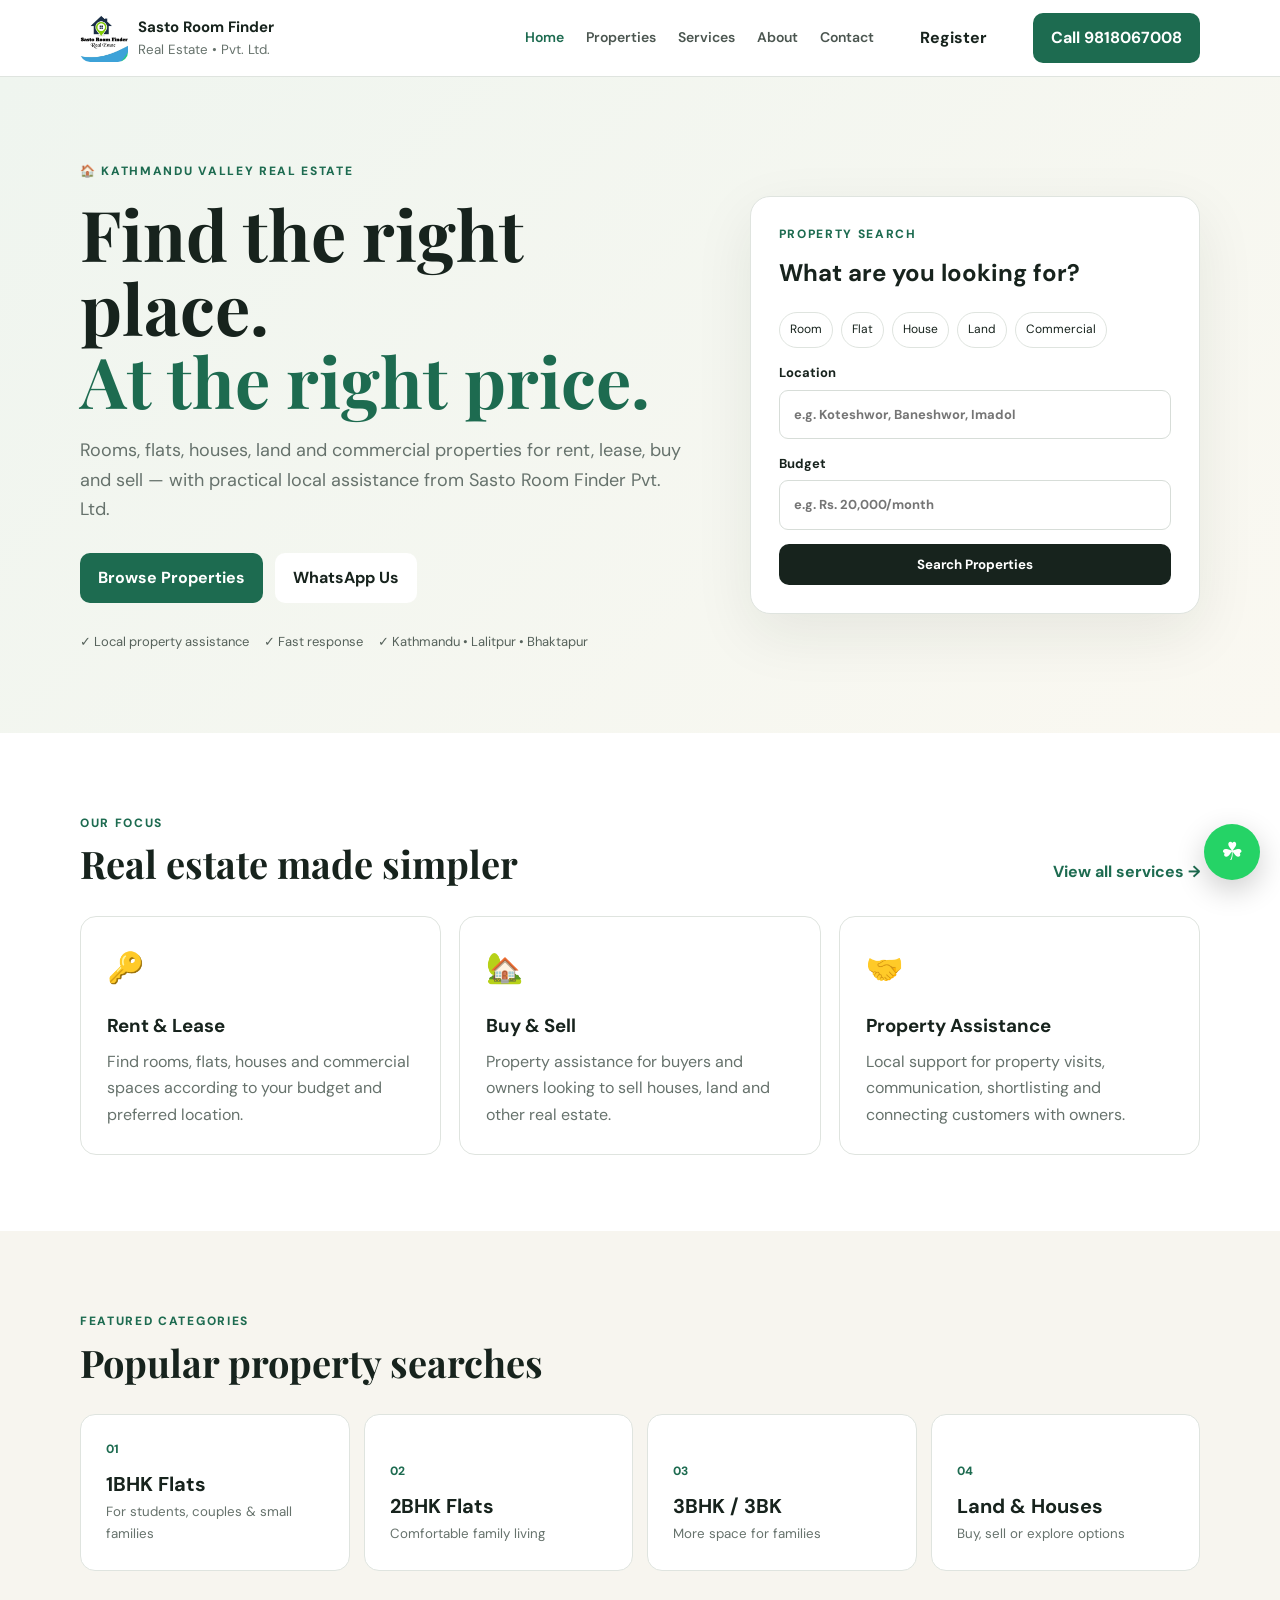
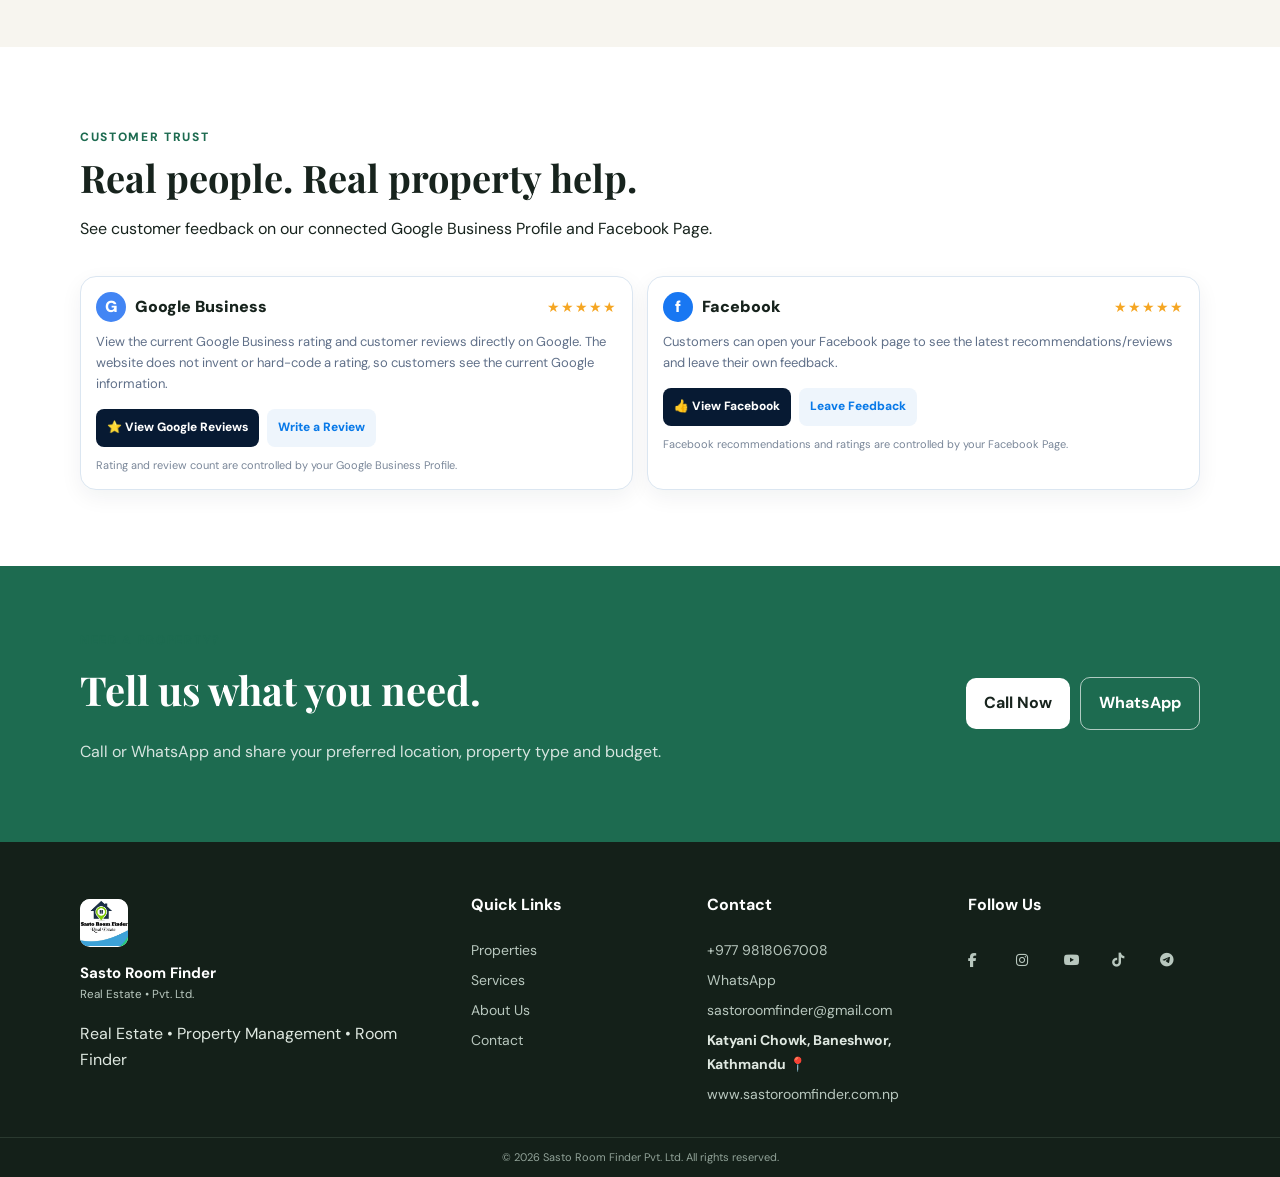
==== index.html @ e99ee8c4 "Make Write a Review open Google review form" ====
<!doctype html>
<html lang="en">
<head>
  <meta charset="utf-8">
  <meta name="robots" content="index,follow,max-image-preview:large,max-snippet:-1,max-video-preview:-1">
  <meta name="theme-color" content="#071a33">
  <meta name="viewport" content="width=device-width,initial-scale=1">
  <link rel="canonical" href="https://www.sastoroomfinder.com.np/">
  <title>Sasto Room Finder Pvt. Ltd. | Real Estate Agency Nepal</title>
  <meta name="description" content="Find rooms, flats, houses, land and commercial properties for rent, lease and sale in Kathmandu, Lalitpur and Bhaktapur with Sasto Room Finder.">
  <meta name="keywords" content="rooms for rent Kathmandu, flats for rent Kathmandu, houses for rent Kathmandu, property Nepal, room finder Kathmandu">
  <meta property="og:locale" content="en_NP">
<meta property="og:site_name" content="Sasto Room Finder">
<meta property="og:title" content="Sasto Room Finder Pvt. Ltd. | Real Estate Agency Nepal">
  <meta property="og:description" content="Find rooms, flats, houses, land and commercial properties for rent, lease and sale in Kathmandu, Lalitpur and Bhaktapur with Sasto Room Finder.">
  <meta property="og:type" content="website">
  <meta property="og:url" content="https://www.sastoroomfinder.com.np/">
  <meta property="og:image" content="https://www.sastoroomfinder.com.np/official-logo.jpg">
  <meta name="twitter:card" content="summary">
  <link rel="stylesheet" href="styles.css"><link rel="stylesheet" href="https://cdnjs.cloudflare.com/ajax/libs/font-awesome/6.5.2/css/all.min.css">
  <script type="application/ld+json">{"@context":"https://schema.org","@type":"RealEstateAgent","name":"Sasto Room Finder Pvt. Ltd.","url":"https://www.sastoroomfinder.com.np/","logo":"https://www.sastoroomfinder.com.np/official-logo.jpg","telephone":"+9779818067008","email":"sastoroomfinder@gmail.com","address":{"@type":"PostalAddress","streetAddress":"Katyani Chowk, Baneshwor","addressLocality":"Kathmandu","addressCountry":"NP"},"areaServed":["Kathmandu","Lalitpur","Bhaktapur","Kathmandu Valley"],"sameAs":["https://www.facebook.com/100064213865360","https://www.instagram.com/sasto_room_finder_official?stkn=MWVwaGZ1cXJmcnh5Zw==","https://t.me/sastoroomfinder","https://youtube.com/@sastoroomfinder?si=jG1Jx1vw2k0mih7f","https://www.tiktok.com/@sastoroomfinder"]}</script>
<script type="application/ld+json">{"@context":"https://schema.org","@type":"WebSite","name":"Sasto Room Finder","url":"https://www.sastoroomfinder.com.np/","potentialAction":{"@type":"SearchAction","target":"https://www.sastoroomfinder.com.np/properties.html?search={search_term_string}","query-input":"required name=search_term_string"}}</script>
<script type="application/ld+json">{"@context":"https://schema.org","@type":"BreadcrumbList","itemListElement":[{"@type":"ListItem","position":1,"name":"Sasto Room Finder","item":"https://www.sastoroomfinder.com.np/"},{"@type":"ListItem","position":2,"name":"Home","item":"https://www.sastoroomfinder.com.np/index.html"}]}</script>
<style>
.srf-socials{display:flex;align-items:center;flex-wrap:wrap;gap:10px;margin-top:14px}
.srf-social{display:inline-flex;align-items:center;justify-content:center;width:38px;height:38px;border:0;border-radius:50%;background:transparent;color:#071a33;text-decoration:none;font-size:21px;line-height:1;transition:transform .2s,opacity .2s}
.srf-social:hover{transform:translateY(-2px);opacity:.82}
.srf-social .srf-icon{display:inline-flex;align-items:center;justify-content:center;width:auto;height:auto;border-radius:0;background:transparent!important;color:inherit!important;font-size:inherit;font-weight:400}
.srf-fb{color:#1877f2}.srf-ig{color:#E4405F}.srf-yt{color:#FF0000}.srf-tt{color:#111}.srf-tg{color:#229ED9}
.srf-reviews{margin-top:18px;display:grid;grid-template-columns:repeat(2,minmax(0,1fr));gap:14px}
.srf-review-card{background:#fff;border:1px solid #dbe6f1;border-radius:16px;padding:15px;box-shadow:0 7px 22px rgba(7,26,51,.06)}
.srf-review-head{display:flex;align-items:center;justify-content:space-between;gap:10px}.srf-review-brand{display:flex;align-items:center;gap:9px;font-weight:900}.srf-review-brand .srf-icon{width:25px;height:25px}
.srf-stars{letter-spacing:1px;color:#f5a623;font-size:14px}
.srf-review-card p{color:#607089;line-height:1.6;margin:10px 0 14px;font-size:13px}
.srf-review-actions{display:flex;flex-wrap:wrap;gap:8px}.srf-review-actions a{display:inline-flex;align-items:center;gap:6px;padding:9px 11px;border-radius:8px;background:#071a33;color:#fff;text-decoration:none;font-weight:800;font-size:12px}.srf-review-actions a.light{background:#eef5fc;color:#0879e8}
.srf-review-note{font-size:11px;color:#7a8799;margin-top:9px}
@media(max-width:700px){.srf-reviews{grid-template-columns:1fr}.srf-social{width:36px;height:36px;font-size:20px}}.srf-social{font-size:12px}}
</style></head>
<body>
<header class="topbar">
  <div class="container nav">
    <a class="brand" href="index.html"><img class="official-logo" src="official-logo.jpg" alt="Sasto Room Finder Real Estate"><span><b>Sasto Room Finder</b><small>Real Estate • Pvt. Ltd.</small></span></a>
    <a class="owner-register-icon" href="owner-register.html" aria-label="House Owner Registration" title="Register as House Owner">👤+</a><button class="menu" aria-label="Open menu">☰</button>
    <nav>
      <a class="active" href="index.html">Home</a>
      <a href="properties.html">Properties</a>
      <a href="services.html">Services</a>
      <a href="about.html">About</a>
      <a href="contact.html">Contact</a>
    </nav>
    <a class="btn btn-light nav-register" href="owner-register.html">Register</a>
    <a class="btn btn-primary nav-call" href="tel:+9779818067008">Call 9818067008</a>
  </div>
</header>

<main>
<section class="hero">
  <div class="container hero-grid">
    <div>
      <span class="eyebrow">🏠 Kathmandu Valley Real Estate</span>
      <h1>Find the right place.<br><em>At the right price.</em></h1>
      <p class="lead">Rooms, flats, houses, land and commercial properties for rent, lease, buy and sell — with practical local assistance from Sasto Room Finder Pvt. Ltd.</p>
      <div class="hero-actions">
        <a class="btn btn-primary" href="properties.html">Browse Properties</a>
        <a class="btn btn-light" href="https://wa.me/9779818067008" target="_blank" rel="noopener">WhatsApp Us</a>
      </div>
      <div class="trust-row"><span>✓ Local property assistance</span><span>✓ Fast response</span><span>✓ Kathmandu • Lalitpur • Bhaktapur</span></div>
    </div>
    <div class="search-card">
      <div class="mini-label">PROPERTY SEARCH</div>
      <h2>What are you looking for?</h2>
      <div class="chips">
        <a href="properties.html?type=room">Room</a><a href="properties.html?type=flat">Flat</a>
        <a href="properties.html?type=house">House</a><a href="properties.html?type=land">Land</a>
        <a href="properties.html?type=commercial">Commercial</a>
      </div>
      <label>Location<input id="homeLocation" placeholder="e.g. Koteshwor, Baneshwor, Imadol"></label>
      <label>Budget<input id="homeBudget" placeholder="e.g. Rs. 20,000/month"></label>
      <button class="btn btn-dark full" onclick="searchFromHome()">Search Properties</button>
    </div>
  </div>
</section>

<section class="section">
  <div class="container">
    <div class="section-head"><div><span class="eyebrow">Our focus</span><h2>Real estate made simpler</h2></div><a href="services.html" class="text-link">View all services →</a></div>
    <div class="cards">
      <article class="card"><div class="icon">🔑</div><h3>Rent & Lease</h3><p>Find rooms, flats, houses and commercial spaces according to your budget and preferred location.</p></article>
      <article class="card"><div class="icon">🏡</div><h3>Buy & Sell</h3><p>Property assistance for buyers and owners looking to sell houses, land and other real estate.</p></article>
      <article class="card"><div class="icon">🤝</div><h3>Property Assistance</h3><p>Local support for property visits, communication, shortlisting and connecting customers with owners.</p></article>
    </div>
  </div>
</section>

<section class="section alt">
  <div class="container">
    <div class="section-head"><div><span class="eyebrow">Featured categories</span><h2>Popular property searches</h2></div></div>
    <div class="property-grid">
      <a class="property-tile" href="properties.html?type=1bhk"><span>01</span><b>1BHK Flats</b><small>For students, couples & small families</small></a>
      <a class="property-tile" href="properties.html?type=2bhk"><span>02</span><b>2BHK Flats</b><small>Comfortable family living</small></a>
      <a class="property-tile" href="properties.html?type=3bhk"><span>03</span><b>3BHK / 3BK</b><small>More space for families</small></a>
      <a class="property-tile" href="properties.html?type=land"><span>04</span><b>Land & Houses</b><small>Buy, sell or explore options</small></a>
    </div>
  </div>
</section>

<section class="section">
  <div class="container rating">
    <div><span class="eyebrow">Customer trust</span><h2>Real people. Real property help.</h2><p>See customer feedback on our connected Google Business Profile and Facebook Page.</p></div>
  </div>
  <div class="container"><div class="srf-reviews">
<div class="srf-review-card">
<div class="srf-review-head"><div class="srf-review-brand"><span class="srf-icon" style="background:#4285f4;width:30px;height:30px;border-radius:50%;display:grid;place-items:center;color:#fff;font-weight:900">G</span>Google Business</div><div class="srf-stars" aria-label="Google reviews">★★★★★</div></div>
<p>View the current Google Business rating and customer reviews directly on Google. The website does not invent or hard-code a rating, so customers see the current Google information.</p>
<div class="srf-review-actions"><a href="https://www.google.com/maps/search/?api=1&query=Sasto+Room+Finder+Pvt.+Ltd.%2C+Katyani+Chowk%2C+Baneshwor%2C+Kathmandu" target="_blank" rel="noopener">⭐ View Google Reviews</a><a class="light" href="https://search.google.com/local/writereview?placeid=ChIJ20GWavEZ6zkRIL3tgbmUooM" target="_blank" rel="noopener">Write a Review</a></div>
<div class="srf-review-note">Rating and review count are controlled by your Google Business Profile.</div>
</div>
<div class="srf-review-card">
<div class="srf-review-head"><div class="srf-review-brand"><span class="srf-icon" style="background:#1877f2;width:30px;height:30px;border-radius:50%;display:grid;place-items:center;color:#fff;font-weight:900">f</span>Facebook</div><div class="srf-stars" aria-label="Facebook recommendations">★★★★★</div></div>
<p>Customers can open your Facebook page to see the latest recommendations/reviews and leave their own feedback.</p>
<div class="srf-review-actions"><a href="https://www.facebook.com/100064213865360" target="_blank" rel="noopener">👍 View Facebook</a><a class="light" href="https://www.facebook.com/100064213865360" target="_blank" rel="noopener">Leave Feedback</a></div>
<div class="srf-review-note">Facebook recommendations and ratings are controlled by your Facebook Page.</div>
</div>
</div></div>
</section>

<section class="cta"><div class="container cta-inner"><div><span class="eyebrow">Need a property?</span><h2>Tell us what you need.</h2><p>Call or WhatsApp and share your preferred location, property type and budget.</p></div><div><a class="btn btn-light" href="tel:+9779818067008">Call Now</a><a class="btn btn-outline-light" href="https://wa.me/9779818067008" target="_blank">WhatsApp</a></div></div></section>
</main>

<footer><div class="container footer-grid"><div><a class="brand light-brand" href="index.html"><img class="official-logo" src="official-logo.jpg" alt="Sasto Room Finder Real Estate"><span><b>Sasto Room Finder</b><small>Real Estate • Pvt. Ltd.</small></span></a><p>Real Estate • Property Management • Room Finder</p></div><div><h4>Quick Links</h4><a href="properties.html">Properties</a><a href="services.html">Services</a><a href="about.html">About Us</a><a href="contact.html">Contact</a></div><div><h4>Contact</h4><a href="tel:+9779818067008">+977 9818067008</a><a href="https://wa.me/9779818067008" target="_blank">WhatsApp</a><a href="mailto:sastoroomfinder@gmail.com">sastoroomfinder@gmail.com</a><a href="https://www.google.com/maps/search/?api=1&query=Sasto+Room+Finder+Pvt.+Ltd.%2C+Katyani+Chowk%2C+Baneshwor%2C+Kathmandu" target="_blank" rel="noopener">Katyani Chowk, Baneshwor, Kathmandu 📍</a><a href="https://www.sastoroomfinder.com.np" target="_blank">www.sastoroomfinder.com.np</a></div><div><h4>Follow Us</h4><div class="srf-socials" aria-label="Sasto Room Finder social media">
<a class="srf-social srf-fb" href="https://www.facebook.com/100064213865360" target="_blank" rel="noopener" aria-label="Facebook" title="Facebook"><span class="srf-icon"><i class="fa-brands fa-facebook-f" aria-hidden="true"></i></span></a>
<a class="srf-social srf-ig" href="https://www.instagram.com/sasto_room_finder_official?stkn=MWVwaGZ1cXJmcnh5Zw==" target="_blank" rel="noopener" aria-label="Instagram" title="Instagram"><span class="srf-icon"><i class="fa-brands fa-instagram" aria-hidden="true"></i></span></a>
<a class="srf-social srf-yt" href="https://youtube.com/@sastoroomfinder?si=jG1Jx1vw2k0mih7f" target="_blank" rel="noopener" aria-label="YouTube" title="YouTube"><span class="srf-icon"><i class="fa-brands fa-youtube" aria-hidden="true"></i></span></a>
<a class="srf-social srf-tt" href="https://www.tiktok.com/@sastoroomfinder" target="_blank" rel="noopener" aria-label="TikTok" title="TikTok"><span class="srf-icon"><i class="fa-brands fa-tiktok" aria-hidden="true"></i></span></a>
<a class="srf-social srf-tg" href="https://t.me/sastoroomfinder" target="_blank" rel="noopener" aria-label="Telegram" title="Telegram"><span class="srf-icon"><i class="fa-brands fa-telegram" aria-hidden="true"></i></span></a>
</div></div></div><div class="copyright">© 2026 Sasto Room Finder Pvt. Ltd. All rights reserved.</div></footer>
<a class="floating-wa" href="https://wa.me/9779818067008" target="_blank" aria-label="WhatsApp">☘</a>
<script src="script.js?v=20260924"></script>
</body></html>
---- styles.css ----
@import url('https://fonts.googleapis.com/css2?family=DM+Sans:wght@400;500;600;700&family=Playfair+Display:wght@600;700&display=swap');
:root{--ink:#17231d;--muted:#66726c;--brand:#1d6b50;--brand2:#124a38;--cream:#f7f5ef;--line:#dfe4df;--white:#fff}*{box-sizing:border-box}body{margin:0;color:var(--ink);font-family:'DM Sans',sans-serif;background:#fff;line-height:1.65}a{color:inherit;text-decoration:none}.container{width:min(1120px,92%);margin:auto}.topbar{position:sticky;top:0;z-index:10;background:rgba(255,255,255,.96);backdrop-filter:blur(12px);border-bottom:1px solid var(--line)}.nav{height:76px;display:flex;align-items:center;gap:28px}.brand{display:flex;align-items:center;gap:10px;min-width:220px}.brand-mark{display:grid;place-items:center;width:44px;height:44px;border-radius:12px;background:var(--brand);color:#fff;font-weight:800;font-size:12px}.brand-logo{width:52px;height:52px;object-fit:contain;border-radius:12px;background:#fff;border:1px solid var(--line)}.brand b{display:block;font-size:15px}.brand small{display:block;color:var(--muted)}nav{display:flex;gap:22px;margin-left:auto}nav a{font-weight:600;font-size:14px;color:#4b5650}nav a:hover,nav a.active{color:var(--brand)}.btn{display:inline-flex;align-items:center;justify-content:center;border:0;border-radius:10px;padding:12px 18px;font-weight:700;cursor:pointer;font-family:inherit}.btn-primary{background:var(--brand);color:#fff}.btn-dark{background:var(--ink);color:#fff}.btn-light{background:#fff;color:var(--ink)}.btn-outline-light{border:1px solid rgba(255,255,255,.65);color:#fff;margin-left:10px}.full{width:100%}.menu{display:none;background:none;border:0;font-size:24px}.hero{background:linear-gradient(135deg,#eff5ef,#faf8f1);padding:80px 0}.hero-grid{display:grid;grid-template-columns:1.15fr .85fr;gap:60px;align-items:center}.eyebrow,.mini-label{font-size:12px;text-transform:uppercase;letter-spacing:.14em;color:var(--brand);font-weight:800}.hero h1,.page-hero h1{font-family:'Playfair Display',serif;font-size:clamp(42px,6vw,70px);line-height:1.05;margin:14px 0}.hero h1 em{color:var(--brand);font-style:normal}.lead{font-size:18px;color:var(--muted);max-width:650px}.hero-actions{display:flex;gap:12px;margin:28px 0}.trust-row{display:flex;flex-wrap:wrap;gap:15px;color:#56625b;font-size:13px}.search-card{background:#fff;padding:28px;border:1px solid var(--line);border-radius:20px;box-shadow:0 20px 60px rgba(23,35,29,.08)}.search-card h2{margin:8px 0 20px}.search-card label,.contact-form label{display:block;font-size:13px;font-weight:700;margin:14px 0}.search-card input,.filters input,.filters select,.contact-form input,.contact-form select,.contact-form textarea{width:100%;margin-top:6px;padding:13px 14px;border:1px solid #d7ddd8;border-radius:9px;font:inherit;background:#fff}.chips{display:flex;gap:8px;flex-wrap:wrap;margin-bottom:14px}.chips a{padding:7px 10px;border:1px solid var(--line);border-radius:20px;font-size:12px}.section{padding:76px 0}.alt{background:var(--cream)}.section-head{display:flex;justify-content:space-between;align-items:end;margin-bottom:30px}.section h2{font-family:'Playfair Display',serif;font-size:38px;line-height:1.15;margin:7px 0 0}.text-link{color:var(--brand);font-weight:700}.cards{display:grid;grid-template-columns:repeat(3,1fr);gap:18px}.card{border:1px solid var(--line);padding:26px;border-radius:16px;background:#fff}.icon,.big-icon{font-size:30px}.card h3{margin-bottom:7px}.card p{color:var(--muted);margin:0}.property-grid{display:grid;grid-template-columns:repeat(4,1fr);gap:14px}.property-tile{background:#fff;border:1px solid var(--line);padding:25px;border-radius:15px;min-height:150px;display:flex;flex-direction:column;justify-content:end}.property-tile span{color:var(--brand);font-size:12px;font-weight:800}.property-tile b{font-size:20px;margin-top:8px}.property-tile small{color:var(--muted)}.rating{display:grid;grid-template-columns:1fr 360px;gap:50px;align-items:center}.rating-box{text-align:center;border:1px solid var(--line);border-radius:18px;padding:28px}.rating-box strong{font-size:54px;display:block}.stars{letter-spacing:5px;font-size:22px}.rating-box span,.rating-box small{display:block;color:var(--muted)}.rating-box small{font-size:11px;margin-top:10px}.cta{background:var(--brand);color:#fff;padding:60px 0}.cta h2{font-family:'Playfair Display',serif;font-size:40px;margin:5px 0}.cta p{opacity:.82}.cta-inner{display:flex;align-items:center;justify-content:space-between;gap:30px}.page-hero{background:var(--cream);padding:75px 0}.page-hero h1{font-size:54px}.page-hero p{max-width:700px;color:var(--muted);font-size:17px}.filters{display:grid;grid-template-columns:1fr 200px 130px;gap:10px;margin-bottom:28px}.listing-grid{display:grid;grid-template-columns:repeat(3,1fr);gap:18px}.listing{border:1px solid var(--line);border-radius:16px;overflow:hidden;background:#fff}.listing-photo{height:180px;background:linear-gradient(135deg,#dbe9df,#f0e7d7);display:grid;place-items:center;font-size:44px}.listing-body{padding:18px}.listing-body h3{margin:0 0 5px}.listing-body p{margin:4px 0;color:var(--muted);font-size:13px}.listing-price{font-weight:800;color:var(--brand);margin-top:12px}.service-list{display:grid;grid-template-columns:1fr 1fr;gap:18px}.service-list article{display:flex;gap:20px;border:1px solid var(--line);padding:25px;border-radius:16px}.service-list h2{font-family:'Playfair Display',serif;margin:0 0 6px}.service-list p{color:var(--muted);margin:0}.about-grid{display:grid;grid-template-columns:1.2fr .8fr;gap:60px}.about-grid p{color:var(--muted)}.about-box{background:var(--cream);border-radius:18px;padding:28px;display:flex;flex-direction:column;gap:15px}.about-box b{font-family:'Playfair Display',serif;font-size:26px}.about-box span{padding:10px 0;border-bottom:1px solid #ddd}.contact-grid{display:grid;grid-template-columns:.8fr 1.2fr;gap:40px}.contact-card{display:flex;gap:15px;padding:18px 0;border-bottom:1px solid var(--line)}.contact-card span{font-size:25px}.contact-card b{display:block}.contact-card a{color:var(--brand);font-weight:700}.contact-card p{margin:0;color:var(--muted)}.contact-form{border:1px solid var(--line);border-radius:18px;padding:28px}.contact-form h2{font-family:'Playfair Display',serif}.socials{display:flex;gap:10px;margin-top:20px;flex-wrap:wrap}.socials a{border:1px solid var(--line);padding:9px 13px;border-radius:20px}.floating-wa{position:fixed;right:20px;bottom:20px;width:56px;height:56px;border-radius:50%;background:#25d366;color:#fff;display:grid;place-items:center;font-size:25px;box-shadow:0 10px 30px rgba(0,0,0,.2);z-index:20}footer{background:#142019;color:#dfe8e1;padding:50px 0 0}.footer-grid{display:grid;grid-template-columns:1.4fr .8fr .9fr .9fr;gap:30px}.footer-grid h4{color:#fff;margin-top:0}.footer-grid a,.footer-grid span{display:block;color:#b8c7be;margin:7px 0;font-size:14px}.light-brand b{color:#fff}.light-brand small{color:#b8c7be}.copyright{border-top:1px solid #2a392f;margin-top:24px;padding:12px 0;text-align:center;color:#91a298;font-size:11px;line-height:1.35}@media(max-width:800px){.nav{height:68px}.nav-call,nav{display:none}.menu{display:block;margin-left:auto}.hero-grid,.rating,.about-grid,.contact-grid{grid-template-columns:1fr}.hero{padding:55px 0}.cards,.listing-grid,.property-grid,.service-list,.footer-grid{grid-template-columns:1fr 1fr}.section{padding:55px 0}.cta-inner{display:block}.cta .btn{margin-top:15px}.filters{grid-template-columns:1fr}.page-hero h1{font-size:44px}}@media(max-width:520px){.cards,.listing-grid,.property-grid,.service-list,.footer-grid{grid-template-columns:1fr}.hero-actions{flex-direction:column}.hero-actions .btn{width:100%}.brand{min-width:0}.brand b{font-size:13px}.section h2{font-size:32px}}

.official-logo{width:48px;height:48px;object-fit:contain;border-radius:10px;background:#fff}
.light-brand .official-logo{background:#fff}

.brand-details{padding-top:20px}.business-card-grid{display:grid;grid-template-columns:1fr 1fr;gap:50px;align-items:center}.business-card-grid h2{margin-bottom:18px}.business-card-grid p{color:var(--muted);margin:8px 0}.business-card-grid a{color:var(--brand);font-weight:700}.official-card,.contact-card-image{width:100%;height:auto;border-radius:18px;border:1px solid var(--line);box-shadow:0 20px 60px rgba(23,35,29,.10)}.contact-card-image{margin:20px 0 0}.rating-box strong{font-size:34px;letter-spacing:2px}.rating-box .stars{letter-spacing:0;font-size:14px;color:var(--muted);font-weight:700;margin-top:8px}@media(max-width:800px){.business-card-grid{grid-template-columns:1fr}.brand-logo{width:46px;height:46px}}

/* House owner registration shortcut */
.owner-register-icon{display:none;align-items:center;justify-content:center;width:40px;height:40px;border:1px solid var(--line);border-radius:11px;background:#f3f8ff;color:var(--brand2);font-size:19px;font-weight:800;flex:0 0 auto}
@media(max-width:800px){.owner-register-icon{display:inline-flex}.nav-register{display:none!important}}

/* Reliable mobile public navigation */
@media(max-width:800px){
  .topbar .nav{position:relative}
  .topbar .menu{position:relative;z-index:100001;display:block;margin-left:auto;width:44px;height:44px;padding:0;line-height:44px;text-align:center;cursor:pointer}
  .topbar nav.srf-menu-open{display:flex!important;position:absolute!important;top:68px!important;left:10px!important;right:10px!important;width:auto!important;height:auto!important;margin:0!important;z-index:100000!important;flex-direction:column!important;align-items:stretch!important;gap:4px!important;padding:10px!important;background:#fff!important;border:1px solid var(--line)!important;border-radius:14px!important;box-shadow:0 14px 35px rgba(7,52,124,.18)!important}
  .topbar nav.srf-menu-open a{display:block!important;padding:12px 13px!important;border-radius:9px!important;color:var(--ink)!important}
  .topbar nav.srf-menu-open a:hover,.topbar nav.srf-menu-open a.active{background:#edf6ff!important;color:#0879e8!important}
}


/* Compact footer/location links */
.footer-grid .copyright,.copyright{max-width:100%;overflow-wrap:anywhere}
.footer-grid a[href*="google.com/maps"]{color:#dfe8e1;font-weight:700}
@media(max-width:520px){footer{padding-top:36px}.footer-grid{gap:20px}.copyright{padding:10px 8px;font-size:10px}.footer-grid a,.footer-grid span{font-size:13px}}
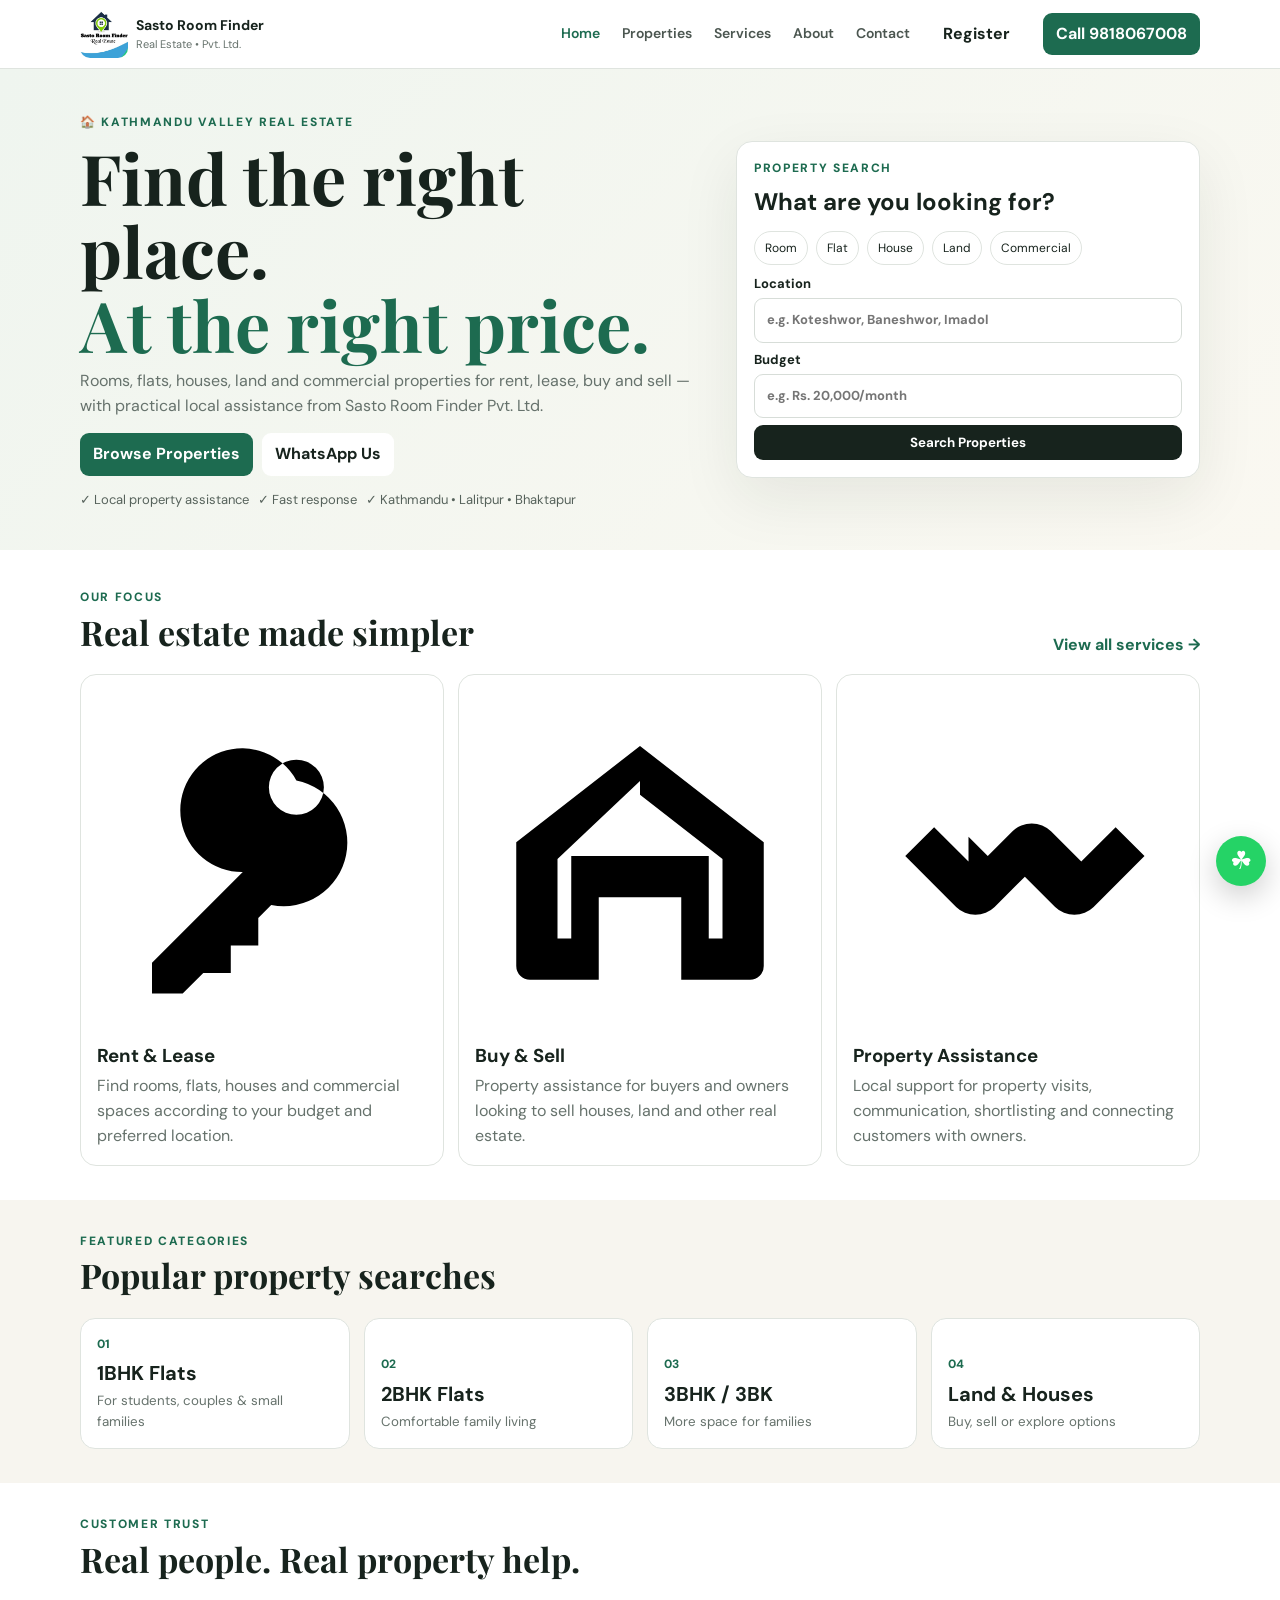
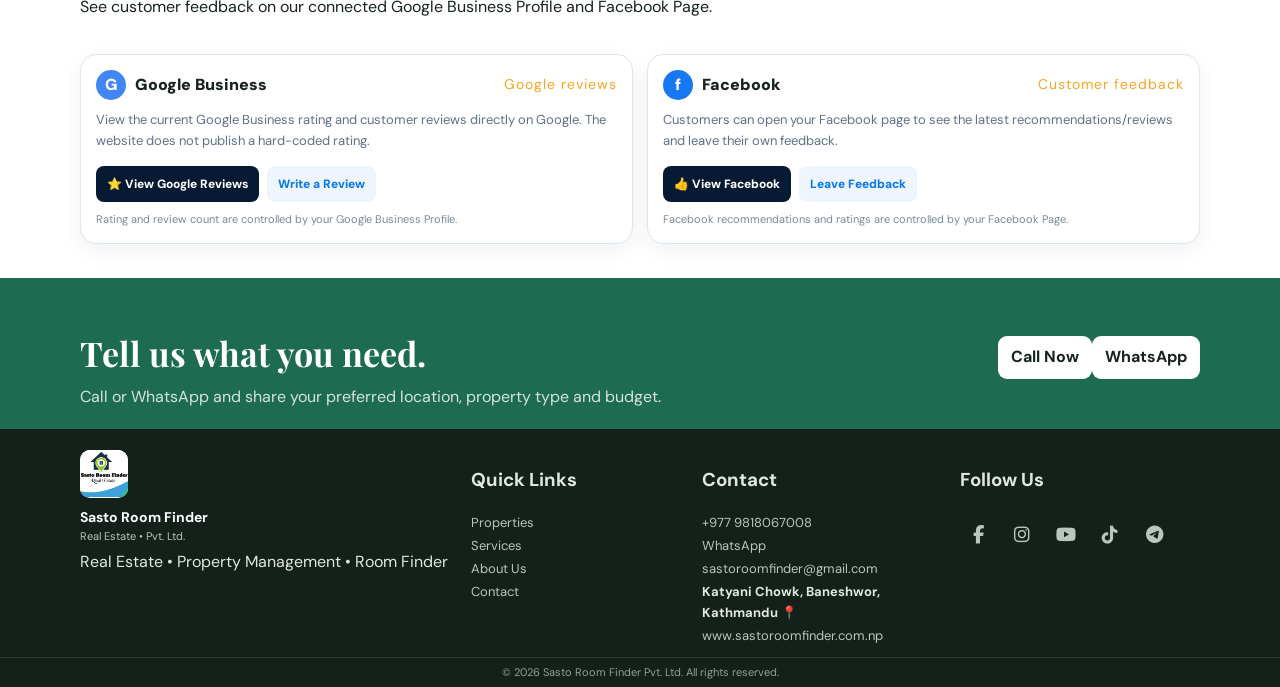
==== commit 2ba66546: "Improve homepage usability and accessibility" ====
--- a/index.html
+++ b/index.html
@@ -57,7 +57,7 @@
 <section class="hero">
   <div class="container hero-grid">
     <div>
-      <span class="eyebrow">🏠 Kathmandu Valley Real Estate</span>
+      <span class="eyebrow">🏠 Kathmandu Valley real estate</span>
       <h1>Find the right place.<br><em>At the right price.</em></h1>
       <p class="lead">Rooms, flats, houses, land and commercial properties for rent, lease, buy and sell — with practical local assistance from Sasto Room Finder Pvt. Ltd.</p>
       <div class="hero-actions">
@@ -70,7 +70,7 @@
       <div class="mini-label">PROPERTY SEARCH</div>
       <h2>What are you looking for?</h2>
       <div class="chips">
-        <a href="properties.html?type=room">Room</a><a href="properties.html?type=flat">Flat</a>
+        <a class="active" href="properties.html?type=room" aria-label="Room, default property type">Room</a><a href="properties.html?type=flat">Flat</a>
         <a href="properties.html?type=house">House</a><a href="properties.html?type=land">Land</a>
         <a href="properties.html?type=commercial">Commercial</a>
       </div>
@@ -85,9 +85,9 @@
   <div class="container">
     <div class="section-head"><div><span class="eyebrow">Our focus</span><h2>Real estate made simpler</h2></div><a href="services.html" class="text-link">View all services →</a></div>
     <div class="cards">
-      <article class="card"><div class="icon">🔑</div><h3>Rent & Lease</h3><p>Find rooms, flats, houses and commercial spaces according to your budget and preferred location.</p></article>
-      <article class="card"><div class="icon">🏡</div><h3>Buy & Sell</h3><p>Property assistance for buyers and owners looking to sell houses, land and other real estate.</p></article>
-      <article class="card"><div class="icon">🤝</div><h3>Property Assistance</h3><p>Local support for property visits, communication, shortlisting and connecting customers with owners.</p></article>
+      <article class="card"><div class="icon" aria-hidden="true"><svg viewBox="0 0 24 24" focusable="false"><path d="M14.5 6.5a4.5 4.5 0 1 0-3.9 6.67L4 19.77V22h2.23l1.5-1.5h2v-2h2v-2l.94-.94A4.5 4.5 0 0 0 14.5 6.5Zm0 2.5a2 2 0 1 1 0-4 2 2 0 0 1 0 4Z"/></svg></div><h3>Rent & Lease</h3><p>Find rooms, flats, houses and commercial spaces according to your budget and preferred location.</p></article>
+      <article class="card"><div class="icon" aria-hidden="true"><svg viewBox="0 0 24 24" focusable="false"><path d="m3 11 9-7 9 7v9a1 1 0 0 1-1 1h-5v-6H9v6H4a1 1 0 0 1-1-1v-9Zm9-4.45L6 12.22V18h1v-6h10v6h1v-5.78l-6-4.67Z"/></svg></div><h3>Buy & Sell</h3><p>Property assistance for buyers and owners looking to sell houses, land and other real estate.</p></article>
+      <article class="card"><div class="icon" aria-hidden="true"><svg viewBox="0 0 24 24" focusable="false"><path d="M8.4 12.4 5.9 9.9l-2.1 2.1 3.7 3.7a2 2 0 0 0 2.8 0l2.2-2.2 2.2 2.2a2 2 0 0 0 2.8 0l3.7-3.7-2.1-2.1-2.5 2.5-2.2-2.2a2 2 0 0 0-2.8 0l-1.8 1.8-1.4-1.4Z"/></svg></div><h3>Property Assistance</h3><p>Local support for property visits, communication, shortlisting and connecting customers with owners.</p></article>
     </div>
   </div>
 </section>
@@ -110,13 +110,13 @@
   </div>
   <div class="container"><div class="srf-reviews">
 <div class="srf-review-card">
-<div class="srf-review-head"><div class="srf-review-brand"><span class="srf-icon" style="background:#4285f4;width:30px;height:30px;border-radius:50%;display:grid;place-items:center;color:#fff;font-weight:900">G</span>Google Business</div><div class="srf-stars" aria-label="Google reviews">★★★★★</div></div>
-<p>View the current Google Business rating and customer reviews directly on Google. The website does not invent or hard-code a rating, so customers see the current Google information.</p>
+<div class="srf-review-head"><div class="srf-review-brand"><span class="srf-icon" style="background:#4285f4;width:30px;height:30px;border-radius:50%;display:grid;place-items:center;color:#fff;font-weight:900">G</span>Google Business</div><div class="srf-stars" aria-label="Google customer reviews">Google reviews</div></div>
+<p>View the current Google Business rating and customer reviews directly on Google. The website does not publish a hard-coded rating.</p>
 <div class="srf-review-actions"><a href="https://www.google.com/maps/search/?api=1&query=Sasto+Room+Finder+Pvt.+Ltd.%2C+Katyani+Chowk%2C+Baneshwor%2C+Kathmandu" target="_blank" rel="noopener">⭐ View Google Reviews</a><a class="light" href="https://search.google.com/local/writereview?placeid=ChIJ20GWavEZ6zkRIL3tgbmUooM" target="_blank" rel="noopener">Write a Review</a></div>
 <div class="srf-review-note">Rating and review count are controlled by your Google Business Profile.</div>
 </div>
 <div class="srf-review-card">
-<div class="srf-review-head"><div class="srf-review-brand"><span class="srf-icon" style="background:#1877f2;width:30px;height:30px;border-radius:50%;display:grid;place-items:center;color:#fff;font-weight:900">f</span>Facebook</div><div class="srf-stars" aria-label="Facebook recommendations">★★★★★</div></div>
+<div class="srf-review-head"><div class="srf-review-brand"><span class="srf-icon" style="background:#1877f2;width:30px;height:30px;border-radius:50%;display:grid;place-items:center;color:#fff;font-weight:900">f</span>Facebook</div><div class="srf-stars" aria-label="Facebook recommendations">Customer feedback</div></div>
 <p>Customers can open your Facebook page to see the latest recommendations/reviews and leave their own feedback.</p>
 <div class="srf-review-actions"><a href="https://www.facebook.com/100064213865360" target="_blank" rel="noopener">👍 View Facebook</a><a class="light" href="https://www.facebook.com/100064213865360" target="_blank" rel="noopener">Leave Feedback</a></div>
 <div class="srf-review-note">Facebook recommendations and ratings are controlled by your Facebook Page.</div>
@@ -124,10 +124,10 @@
 </div></div>
 </section>
 
-<section class="cta"><div class="container cta-inner"><div><span class="eyebrow">Need a property?</span><h2>Tell us what you need.</h2><p>Call or WhatsApp and share your preferred location, property type and budget.</p></div><div><a class="btn btn-light" href="tel:+9779818067008">Call Now</a><a class="btn btn-outline-light" href="https://wa.me/9779818067008" target="_blank">WhatsApp</a></div></div></section>
+<section class="cta"><div class="container cta-inner"><div><span class="eyebrow">Need a property?</span><h2>Tell us what you need.</h2><p>Call or WhatsApp and share your preferred location, property type and budget.</p></div><div><a class="btn btn-light" href="tel:+9779818067008">Call Now</a><a class="btn btn-light" href="https://wa.me/9779818067008" target="_blank" rel="noopener">WhatsApp</a></div></div></section>
 </main>
 
-<footer><div class="container footer-grid"><div><a class="brand light-brand" href="index.html"><img class="official-logo" src="official-logo.jpg" alt="Sasto Room Finder Real Estate"><span><b>Sasto Room Finder</b><small>Real Estate • Pvt. Ltd.</small></span></a><p>Real Estate • Property Management • Room Finder</p></div><div><h4>Quick Links</h4><a href="properties.html">Properties</a><a href="services.html">Services</a><a href="about.html">About Us</a><a href="contact.html">Contact</a></div><div><h4>Contact</h4><a href="tel:+9779818067008">+977 9818067008</a><a href="https://wa.me/9779818067008" target="_blank">WhatsApp</a><a href="mailto:sastoroomfinder@gmail.com">sastoroomfinder@gmail.com</a><a href="https://www.google.com/maps/search/?api=1&query=Sasto+Room+Finder+Pvt.+Ltd.%2C+Katyani+Chowk%2C+Baneshwor%2C+Kathmandu" target="_blank" rel="noopener">Katyani Chowk, Baneshwor, Kathmandu 📍</a><a href="https://www.sastoroomfinder.com.np" target="_blank">www.sastoroomfinder.com.np</a></div><div><h4>Follow Us</h4><div class="srf-socials" aria-label="Sasto Room Finder social media">
+<footer><div class="container footer-grid"><div><a class="brand light-brand" href="index.html"><img class="official-logo" src="official-logo.jpg" alt="Sasto Room Finder Real Estate"><span><b>Sasto Room Finder</b><small>Real Estate • Pvt. Ltd.</small></span></a><p>Real Estate • Property Management • Room Finder</p></div><div><h3>Quick Links</h3><a href="properties.html">Properties</a><a href="services.html">Services</a><a href="about.html">About Us</a><a href="contact.html">Contact</a></div><div><h3>Contact</h3><a href="tel:+9779818067008">+977 9818067008</a><a href="https://wa.me/9779818067008" target="_blank">WhatsApp</a><a href="mailto:sastoroomfinder@gmail.com">sastoroomfinder@gmail.com</a><a href="https://www.google.com/maps/search/?api=1&query=Sasto+Room+Finder+Pvt.+Ltd.%2C+Katyani+Chowk%2C+Baneshwor%2C+Kathmandu" target="_blank" rel="noopener">Katyani Chowk, Baneshwor, Kathmandu 📍</a><a href="https://www.sastoroomfinder.com.np" target="_blank">www.sastoroomfinder.com.np</a></div><div><h3>Follow Us</h3><div class="srf-socials" aria-label="Sasto Room Finder social media">
 <a class="srf-social srf-fb" href="https://www.facebook.com/100064213865360" target="_blank" rel="noopener" aria-label="Facebook" title="Facebook"><span class="srf-icon"><i class="fa-brands fa-facebook-f" aria-hidden="true"></i></span></a>
 <a class="srf-social srf-ig" href="https://www.instagram.com/sasto_room_finder_official?stkn=MWVwaGZ1cXJmcnh5Zw==" target="_blank" rel="noopener" aria-label="Instagram" title="Instagram"><span class="srf-icon"><i class="fa-brands fa-instagram" aria-hidden="true"></i></span></a>
 <a class="srf-social srf-yt" href="https://youtube.com/@sastoroomfinder?si=jG1Jx1vw2k0mih7f" target="_blank" rel="noopener" aria-label="YouTube" title="YouTube"><span class="srf-icon"><i class="fa-brands fa-youtube" aria-hidden="true"></i></span></a>
@@ -135,5 +135,5 @@
 <a class="srf-social srf-tg" href="https://t.me/sastoroomfinder" target="_blank" rel="noopener" aria-label="Telegram" title="Telegram"><span class="srf-icon"><i class="fa-brands fa-telegram" aria-hidden="true"></i></span></a>
 </div></div></div><div class="copyright">© 2026 Sasto Room Finder Pvt. Ltd. All rights reserved.</div></footer>
 <a class="floating-wa" href="https://wa.me/9779818067008" target="_blank" aria-label="WhatsApp">☘</a>
-<script src="script.js?v=20260924"></script>
+<script src="script.js?v=20260929"></script>
 </body></html>
--- a/styles.css
+++ b/styles.css
@@ -1,5 +1,5 @@
 @import url('https://fonts.googleapis.com/css2?family=DM+Sans:wght@400;500;600;700&family=Playfair+Display:wght@600;700&display=swap');
-:root{--ink:#17231d;--muted:#66726c;--brand:#1d6b50;--brand2:#124a38;--cream:#f7f5ef;--line:#dfe4df;--white:#fff}*{box-sizing:border-box}body{margin:0;color:var(--ink);font-family:'DM Sans',sans-serif;background:#fff;line-height:1.65}a{color:inherit;text-decoration:none}.container{width:min(1120px,92%);margin:auto}.topbar{position:sticky;top:0;z-index:10;background:rgba(255,255,255,.96);backdrop-filter:blur(12px);border-bottom:1px solid var(--line)}.nav{height:76px;display:flex;align-items:center;gap:28px}.brand{display:flex;align-items:center;gap:10px;min-width:220px}.brand-mark{display:grid;place-items:center;width:44px;height:44px;border-radius:12px;background:var(--brand);color:#fff;font-weight:800;font-size:12px}.brand-logo{width:52px;height:52px;object-fit:contain;border-radius:12px;background:#fff;border:1px solid var(--line)}.brand b{display:block;font-size:15px}.brand small{display:block;color:var(--muted)}nav{display:flex;gap:22px;margin-left:auto}nav a{font-weight:600;font-size:14px;color:#4b5650}nav a:hover,nav a.active{color:var(--brand)}.btn{display:inline-flex;align-items:center;justify-content:center;border:0;border-radius:10px;padding:12px 18px;font-weight:700;cursor:pointer;font-family:inherit}.btn-primary{background:var(--brand);color:#fff}.btn-dark{background:var(--ink);color:#fff}.btn-light{background:#fff;color:var(--ink)}.btn-outline-light{border:1px solid rgba(255,255,255,.65);color:#fff;margin-left:10px}.full{width:100%}.menu{display:none;background:none;border:0;font-size:24px}.hero{background:linear-gradient(135deg,#eff5ef,#faf8f1);padding:80px 0}.hero-grid{display:grid;grid-template-columns:1.15fr .85fr;gap:60px;align-items:center}.eyebrow,.mini-label{font-size:12px;text-transform:uppercase;letter-spacing:.14em;color:var(--brand);font-weight:800}.hero h1,.page-hero h1{font-family:'Playfair Display',serif;font-size:clamp(42px,6vw,70px);line-height:1.05;margin:14px 0}.hero h1 em{color:var(--brand);font-style:normal}.lead{font-size:18px;color:var(--muted);max-width:650px}.hero-actions{display:flex;gap:12px;margin:28px 0}.trust-row{display:flex;flex-wrap:wrap;gap:15px;color:#56625b;font-size:13px}.search-card{background:#fff;padding:28px;border:1px solid var(--line);border-radius:20px;box-shadow:0 20px 60px rgba(23,35,29,.08)}.search-card h2{margin:8px 0 20px}.search-card label,.contact-form label{display:block;font-size:13px;font-weight:700;margin:14px 0}.search-card input,.filters input,.filters select,.contact-form input,.contact-form select,.contact-form textarea{width:100%;margin-top:6px;padding:13px 14px;border:1px solid #d7ddd8;border-radius:9px;font:inherit;background:#fff}.chips{display:flex;gap:8px;flex-wrap:wrap;margin-bottom:14px}.chips a{padding:7px 10px;border:1px solid var(--line);border-radius:20px;font-size:12px}.section{padding:76px 0}.alt{background:var(--cream)}.section-head{display:flex;justify-content:space-between;align-items:end;margin-bottom:30px}.section h2{font-family:'Playfair Display',serif;font-size:38px;line-height:1.15;margin:7px 0 0}.text-link{color:var(--brand);font-weight:700}.cards{display:grid;grid-template-columns:repeat(3,1fr);gap:18px}.card{border:1px solid var(--line);padding:26px;border-radius:16px;background:#fff}.icon,.big-icon{font-size:30px}.card h3{margin-bottom:7px}.card p{color:var(--muted);margin:0}.property-grid{display:grid;grid-template-columns:repeat(4,1fr);gap:14px}.property-tile{background:#fff;border:1px solid var(--line);padding:25px;border-radius:15px;min-height:150px;display:flex;flex-direction:column;justify-content:end}.property-tile span{color:var(--brand);font-size:12px;font-weight:800}.property-tile b{font-size:20px;margin-top:8px}.property-tile small{color:var(--muted)}.rating{display:grid;grid-template-columns:1fr 360px;gap:50px;align-items:center}.rating-box{text-align:center;border:1px solid var(--line);border-radius:18px;padding:28px}.rating-box strong{font-size:54px;display:block}.stars{letter-spacing:5px;font-size:22px}.rating-box span,.rating-box small{display:block;color:var(--muted)}.rating-box small{font-size:11px;margin-top:10px}.cta{background:var(--brand);color:#fff;padding:60px 0}.cta h2{font-family:'Playfair Display',serif;font-size:40px;margin:5px 0}.cta p{opacity:.82}.cta-inner{display:flex;align-items:center;justify-content:space-between;gap:30px}.page-hero{background:var(--cream);padding:75px 0}.page-hero h1{font-size:54px}.page-hero p{max-width:700px;color:var(--muted);font-size:17px}.filters{display:grid;grid-template-columns:1fr 200px 130px;gap:10px;margin-bottom:28px}.listing-grid{display:grid;grid-template-columns:repeat(3,1fr);gap:18px}.listing{border:1px solid var(--line);border-radius:16px;overflow:hidden;background:#fff}.listing-photo{height:180px;background:linear-gradient(135deg,#dbe9df,#f0e7d7);display:grid;place-items:center;font-size:44px}.listing-body{padding:18px}.listing-body h3{margin:0 0 5px}.listing-body p{margin:4px 0;color:var(--muted);font-size:13px}.listing-price{font-weight:800;color:var(--brand);margin-top:12px}.service-list{display:grid;grid-template-columns:1fr 1fr;gap:18px}.service-list article{display:flex;gap:20px;border:1px solid var(--line);padding:25px;border-radius:16px}.service-list h2{font-family:'Playfair Display',serif;margin:0 0 6px}.service-list p{color:var(--muted);margin:0}.about-grid{display:grid;grid-template-columns:1.2fr .8fr;gap:60px}.about-grid p{color:var(--muted)}.about-box{background:var(--cream);border-radius:18px;padding:28px;display:flex;flex-direction:column;gap:15px}.about-box b{font-family:'Playfair Display',serif;font-size:26px}.about-box span{padding:10px 0;border-bottom:1px solid #ddd}.contact-grid{display:grid;grid-template-columns:.8fr 1.2fr;gap:40px}.contact-card{display:flex;gap:15px;padding:18px 0;border-bottom:1px solid var(--line)}.contact-card span{font-size:25px}.contact-card b{display:block}.contact-card a{color:var(--brand);font-weight:700}.contact-card p{margin:0;color:var(--muted)}.contact-form{border:1px solid var(--line);border-radius:18px;padding:28px}.contact-form h2{font-family:'Playfair Display',serif}.socials{display:flex;gap:10px;margin-top:20px;flex-wrap:wrap}.socials a{border:1px solid var(--line);padding:9px 13px;border-radius:20px}.floating-wa{position:fixed;right:20px;bottom:20px;width:56px;height:56px;border-radius:50%;background:#25d366;color:#fff;display:grid;place-items:center;font-size:25px;box-shadow:0 10px 30px rgba(0,0,0,.2);z-index:20}footer{background:#142019;color:#dfe8e1;padding:50px 0 0}.footer-grid{display:grid;grid-template-columns:1.4fr .8fr .9fr .9fr;gap:30px}.footer-grid h4{color:#fff;margin-top:0}.footer-grid a,.footer-grid span{display:block;color:#b8c7be;margin:7px 0;font-size:14px}.light-brand b{color:#fff}.light-brand small{color:#b8c7be}.copyright{border-top:1px solid #2a392f;margin-top:24px;padding:12px 0;text-align:center;color:#91a298;font-size:11px;line-height:1.35}@media(max-width:800px){.nav{height:68px}.nav-call,nav{display:none}.menu{display:block;margin-left:auto}.hero-grid,.rating,.about-grid,.contact-grid{grid-template-columns:1fr}.hero{padding:55px 0}.cards,.listing-grid,.property-grid,.service-list,.footer-grid{grid-template-columns:1fr 1fr}.section{padding:55px 0}.cta-inner{display:block}.cta .btn{margin-top:15px}.filters{grid-template-columns:1fr}.page-hero h1{font-size:44px}}@media(max-width:520px){.cards,.listing-grid,.property-grid,.service-list,.footer-grid{grid-template-columns:1fr}.hero-actions{flex-direction:column}.hero-actions .btn{width:100%}.brand{min-width:0}.brand b{font-size:13px}.section h2{font-size:32px}}
+:root{--ink:#17231d;--muted:#66726c;--brand:#1d6b50;--brand2:#124a38;--cream:#f7f5ef;--line:#dfe4df;--white:#fff}*{box-sizing:border-box}body{margin:0;color:var(--ink);font-family:'DM Sans',sans-serif;background:#fff;line-height:1.65}a{color:inherit;text-decoration:none}.container{width:min(1120px,92%);margin:auto}.topbar{position:sticky;top:0;z-index:10;background:rgba(255,255,255,.96);backdrop-filter:blur(12px);border-bottom:1px solid var(--line)}.nav{height:76px;display:flex;align-items:center;gap:28px}.brand{display:flex;align-items:center;gap:10px;min-width:220px}.brand-mark{display:grid;place-items:center;width:44px;height:44px;border-radius:12px;background:var(--brand);color:#fff;font-weight:800;font-size:12px}.brand-logo{width:52px;height:52px;object-fit:contain;border-radius:12px;background:#fff;border:1px solid var(--line)}.brand b{display:block;font-size:15px}.brand small{display:block;color:var(--muted)}nav{display:flex;gap:22px;margin-left:auto}nav a{font-weight:600;font-size:14px;color:#4b5650}nav a:hover,nav a.active{color:var(--brand)}.btn{display:inline-flex;align-items:center;justify-content:center;border:0;border-radius:10px;padding:12px 18px;font-weight:700;cursor:pointer;font-family:inherit}.btn-primary{background:var(--brand);color:#fff}.btn-dark{background:var(--ink);color:#fff}.btn-light{background:#fff;color:var(--ink)}.btn-outline-light{border:1px solid rgba(255,255,255,.65);color:#fff;margin-left:10px}.full{width:100%}.menu{display:none;background:none;border:0;font-size:24px}.hero{background:linear-gradient(135deg,#eff5ef,#faf8f1);padding:80px 0}.hero-grid{display:grid;grid-template-columns:1.15fr .85fr;gap:60px;align-items:center}.eyebrow,.mini-label{font-size:12px;text-transform:uppercase;letter-spacing:.14em;color:var(--brand);font-weight:800}.hero h1,.page-hero h1{font-family:'Playfair Display',serif;font-size:clamp(42px,6vw,70px);line-height:1.05;margin:14px 0}.hero h1 em{color:var(--brand);font-style:normal}.lead{font-size:18px;color:var(--muted);max-width:650px}.hero-actions{display:flex;gap:12px;margin:28px 0}.trust-row{display:flex;flex-wrap:wrap;gap:15px;color:#56625b;font-size:13px}.search-card{background:#fff;padding:28px;border:1px solid var(--line);border-radius:20px;box-shadow:0 20px 60px rgba(23,35,29,.08)}.search-card h2{margin:8px 0 20px}.search-card label,.contact-form label{display:block;font-size:13px;font-weight:700;margin:14px 0}.search-card input,.filters input,.filters select,.contact-form input,.contact-form select,.contact-form textarea{width:100%;margin-top:6px;padding:13px 14px;border:1px solid #d7ddd8;border-radius:9px;font:inherit;background:#fff}.chips{display:flex;gap:8px;flex-wrap:wrap;margin-bottom:14px}.chips a{padding:7px 10px;border:1px solid var(--line);border-radius:20px;font-size:12px}.section{padding:76px 0}.alt{background:var(--cream)}.section-head{display:flex;justify-content:space-between;align-items:end;margin-bottom:30px}.section h2{font-family:'Playfair Display',serif;font-size:38px;line-height:1.15;margin:7px 0 0}.text-link{color:var(--brand);font-weight:700}.cards{display:grid;grid-template-columns:repeat(3,1fr);gap:18px}.card{border:1px solid var(--line);padding:26px;border-radius:16px;background:#fff}.icon,.big-icon{font-size:30px}.card h3{margin-bottom:7px}.card p{color:var(--muted);margin:0}.property-grid{display:grid;grid-template-columns:repeat(4,1fr);gap:14px}.property-tile{background:#fff;border:1px solid var(--line);padding:25px;border-radius:15px;min-height:150px;display:flex;flex-direction:column;justify-content:end}.property-tile span{color:var(--brand);font-size:12px;font-weight:800}.property-tile b{font-size:20px;margin-top:8px}.property-tile small{color:var(--muted)}.rating{display:grid;grid-template-columns:1fr 360px;gap:50px;align-items:center}.rating-box{text-align:center;border:1px solid var(--line);border-radius:18px;padding:28px}.rating-box strong{font-size:54px;display:block}.stars{letter-spacing:5px;font-size:22px}.rating-box span,.rating-box small{display:block;color:var(--muted)}.rating-box small{font-size:11px;margin-top:10px}.cta{background:var(--brand);color:#fff;padding:60px 0}.cta h2{font-family:'Playfair Display',serif;font-size:40px;margin:5px 0}.cta p{opacity:.82}.cta-inner{display:flex;align-items:center;justify-content:space-between;gap:30px}.page-hero{background:var(--cream);padding:75px 0}.page-hero h1{font-size:54px}.page-hero p{max-width:700px;color:var(--muted);font-size:17px}.filters{display:grid;grid-template-columns:1fr 200px 130px;gap:10px;margin-bottom:28px}.listing-grid{display:grid;grid-template-columns:repeat(3,1fr);gap:18px}.listing{border:1px solid var(--line);border-radius:16px;overflow:hidden;background:#fff}.listing-photo{height:180px;background:linear-gradient(135deg,#dbe9df,#f0e7d7);display:grid;place-items:center;font-size:44px}.listing-body{padding:18px}.listing-body h3{margin:0 0 5px}.listing-body p{margin:4px 0;color:var(--muted);font-size:13px}.listing-price{font-weight:800;color:var(--brand);margin-top:12px}.service-list{display:grid;grid-template-columns:1fr 1fr;gap:18px}.service-list article{display:flex;gap:20px;border:1px solid var(--line);padding:25px;border-radius:16px}.service-list h2{font-family:'Playfair Display',serif;margin:0 0 6px}.service-list p{color:var(--muted);margin:0}.about-grid{display:grid;grid-template-columns:1.2fr .8fr;gap:60px}.about-grid p{color:var(--muted)}.about-box{background:var(--cream);border-radius:18px;padding:28px;display:flex;flex-direction:column;gap:15px}.about-box b{font-family:'Playfair Display',serif;font-size:26px}.about-box span{padding:10px 0;border-bottom:1px solid #ddd}.contact-grid{display:grid;grid-template-columns:.8fr 1.2fr;gap:40px}.contact-card{display:flex;gap:15px;padding:18px 0;border-bottom:1px solid var(--line)}.contact-card span{font-size:25px}.contact-card b{display:block}.contact-card a{color:var(--brand);font-weight:700}.contact-card p{margin:0;color:var(--muted)}.contact-form{border:1px solid var(--line);border-radius:18px;padding:28px}.contact-form h2{font-family:'Playfair Display',serif}.socials{display:flex;gap:10px;margin-top:20px;flex-wrap:wrap}.socials a{border:1px solid var(--line);padding:9px 13px;border-radius:20px}.floating-wa{position:fixed;right:20px;bottom:20px;width:56px;height:56px;border-radius:50%;background:#25d366;color:#fff;display:grid;place-items:center;font-size:25px;box-shadow:0 10px 30px rgba(0,0,0,.2);z-index:20}footer{background:#142019;color:#dfe8e1;padding:30px 0 0}.footer-grid{display:grid;grid-template-columns:1.4fr .8fr .9fr .9fr;gap:22px}.footer-grid h4{color:#fff;margin:0 0 8px}.footer-grid a,.footer-grid span{display:block;color:#b8c7be;margin:7px 0;font-size:14px}.light-brand b{color:#fff}.light-brand small{color:#b8c7be}.copyright{border-top:1px solid #2a392f;margin-top:16px;padding:10px 0;text-align:center;color:#91a298;font-size:11px;line-height:1.35}@media(max-width:800px){.nav{height:68px}.nav-call,nav{display:none}.menu{display:block;margin-left:auto}.hero-grid,.rating,.about-grid,.contact-grid{grid-template-columns:1fr}.hero{padding:55px 0}.cards,.listing-grid,.property-grid,.service-list,.footer-grid{grid-template-columns:1fr 1fr}.section{padding:55px 0}.cta-inner{display:block}.cta .btn{margin-top:15px}.filters{grid-template-columns:1fr}.page-hero h1{font-size:44px}}@media(max-width:520px){.cards,.listing-grid,.property-grid,.service-list,.footer-grid{grid-template-columns:1fr}.hero-actions{flex-direction:column}.hero-actions .btn{width:100%}.brand{min-width:0}.brand b{font-size:13px}.section h2{font-size:32px}}
 
 .official-logo{width:48px;height:48px;object-fit:contain;border-radius:10px;background:#fff}
 .light-brand .official-logo{background:#fff}
@@ -23,4 +23,433 @@
 /* Compact footer/location links */
 .footer-grid .copyright,.copyright{max-width:100%;overflow-wrap:anywhere}
 .footer-grid a[href*="google.com/maps"]{color:#dfe8e1;font-weight:700}
-@media(max-width:520px){footer{padding-top:36px}.footer-grid{gap:20px}.copyright{padding:10px 8px;font-size:10px}.footer-grid a,.footer-grid span{font-size:13px}}
+@media(max-width:520px){footer{padding-top:26px}.footer-grid{gap:16px}.copyright{padding:10px 8px;font-size:10px}.footer-grid a,.footer-grid span{font-size:13px}}
+
+
+/* =========================================================
+   SRF COMPACT SPACING PASS — all public pages
+   Keeps the existing branding, but removes excessive whitespace.
+   ========================================================= */
+html{scroll-behavior:smooth}
+body{line-height:1.55}
+.container{width:min(1120px,94%);margin-inline:auto}
+.nav{height:68px;gap:20px}
+.brand{gap:8px}
+.brand b{font-size:14px}
+.brand small{font-size:11px}
+
+/* Hero / page headers */
+.hero{padding:48px 0}
+.hero-grid{gap:34px}
+.hero h1,.page-hero h1{margin:10px 0}
+.lead{font-size:16px}
+.hero-actions{margin:20px 0}
+.search-card{padding:20px;border-radius:16px}
+.search-card h2{margin:6px 0 14px}
+.search-card label,.contact-form label{margin:10px 0}
+.search-card input,.filters input,.filters select,.contact-form input,.contact-form select,.contact-form textarea{padding:11px 12px}
+.page-hero{padding:42px 0}
+.page-hero h1{font-size:46px}
+.page-hero p{font-size:15px}
+
+/* Sections */
+.section{padding:48px 0}
+.section-head{margin-bottom:20px}
+.section h2{font-size:34px}
+.cards,.listing-grid,.property-grid,.service-list{gap:14px}
+.card{padding:20px}
+.property-tile{padding:20px;min-height:130px}
+.listing-body{padding:15px}
+.listing-price{margin-top:8px}
+.service-list article{gap:14px;padding:20px}
+.about-grid{gap:36px}
+.contact-grid{gap:28px}
+.contact-card{padding:14px 0}
+.contact-form{padding:20px}
+
+/* CTA + footer */
+.cta{padding:42px 0}
+.cta h2{font-size:34px}
+.cta-inner{gap:22px}
+.footer-grid{gap:18px}
+footer{padding-top:26px}
+.footer-grid a,.footer-grid span{margin:5px 0;font-size:13px}
+.copyright{margin-top:12px;padding:9px 0}
+
+/* Common buttons */
+.btn{padding:10px 15px;border-radius:9px}
+
+/* Mobile: compact but still comfortable for touch */
+@media(max-width:800px){
+  .hero{padding:34px 0}
+  .hero-grid{gap:22px}
+  .section{padding:36px 0}
+  .section-head{margin-bottom:16px}
+  .section h2{font-size:29px}
+  .page-hero{padding:32px 0}
+  .page-hero h1{font-size:38px}
+  .cards,.listing-grid,.property-grid,.service-list,.footer-grid{gap:12px}
+  .cta{padding:34px 0}
+}
+@media(max-width:520px){
+  .container{width:min(1120px,94%)}
+  .nav{height:64px}
+  .hero{padding:28px 0}
+  .hero h1{font-size:42px}
+  .lead{font-size:15px}
+  .section{padding:30px 0}
+  .section h2{font-size:27px}
+  .card,.property-tile,.service-list article,.contact-form{padding:16px}
+  .page-hero{padding:28px 0}
+  .page-hero h1{font-size:34px}
+  .cta{padding:30px 0}
+}
+
+/* Prevent dynamically inserted public sections from becoming oversized */
+.srf-public-sponsors{margin:18px auto!important}
+.srf-sponsor-heading{margin-bottom:12px!important}
+.srf-sponsor-grid{gap:12px!important}
+
+
+/* =========================================================
+   SRF FINAL COMPACT / BOTTOM-SPACING FIX
+   Applied after all previous rules so every page and dynamic
+   property component uses the same tighter spacing.
+   ========================================================= */
+main{overflow:clip}
+main>section{margin-block:0}
+.section{padding-block:38px!important}
+.page-hero{padding-block:30px!important}
+.hero{padding-block:40px!important}
+.cta{padding-block:34px!important}
+
+.section-head{margin-bottom:16px!important}
+.section-head h2,.section h2{margin-top:4px!important;margin-bottom:6px!important}
+.section-head p,.section> .container>p{margin-top:6px!important;margin-bottom:12px!important}
+.cards,.property-grid,.listing-grid,.service-list{row-gap:12px!important}
+.card{padding:16px!important}
+.card h3{margin-top:7px!important;margin-bottom:4px!important}
+.property-tile{padding:16px!important;min-height:118px!important}
+.property-tile b{margin-top:5px!important}
+.property-tile small{margin-top:2px!important}
+.service-list article{padding:16px!important}
+.service-list h2{margin-bottom:4px!important}
+.about-grid{gap:28px!important}
+.about-box{padding:18px!important;gap:9px!important}
+.about-box span{padding:7px 0!important}
+.contact-grid{gap:22px!important}
+.contact-card{padding:10px 0!important}
+.contact-card-image{margin:12px 0 0!important}
+.contact-form{padding:18px!important}
+.contact-form h2{margin-top:0!important;margin-bottom:10px!important}
+.contact-form label{margin:7px 0!important}
+.contact-form textarea{min-height:105px}
+
+.hero-grid{gap:28px!important}
+.hero h1{margin:7px 0!important}
+.lead{margin:8px 0!important}
+.hero-actions{margin:14px 0!important;gap:9px!important}
+.trust-row{gap:9px!important}
+.search-card{padding:17px!important}
+.search-card h2{margin:5px 0 11px!important}
+.search-card label{margin:7px 0!important}
+.chips{margin-bottom:9px!important}
+.search-card input{margin-top:4px!important}
+
+.filters{margin-bottom:16px!important}
+.listing-body{padding:13px!important}
+.listing-body h3{margin-bottom:3px!important}
+.listing-body p{margin:2px 0!important}
+.listing-price{margin-top:6px!important}
+
+.cta h2{margin:2px 0!important}
+.cta p{margin:5px 0!important}
+.cta-inner{gap:16px!important}
+
+footer{padding-top:18px!important}
+.footer-grid{row-gap:12px!important}
+.footer-grid h4{margin:0 0 4px!important}
+.footer-grid p{margin:5px 0!important}
+.footer-grid a,.footer-grid span{margin:3px 0!important}
+.copyright{margin-top:8px!important;padding:7px 6px!important}
+
+.btn{padding:9px 13px!important;min-height:0!important}
+.hero-actions .btn{margin:0!important}
+.cta .btn{margin:0!important}
+.floating-wa{width:50px!important;height:50px!important;right:14px!important;bottom:14px!important}
+
+.srf-public-sponsors{margin:12px auto 16px!important;padding:13px!important}
+.srf-sponsor-heading{margin-bottom:9px!important}
+.srf-sponsor-body{padding:10px 11px!important}
+.srf-sponsor-actions{margin-top:6px!important}
+.srf-sponsor-actions a{min-height:30px!important}
+
+.srf-empty{padding:28px 16px!important}
+.srfcard .srfbody{padding:13px!important}
+.srffacts{margin:8px 0!important}
+.srfprice{margin:7px 0!important}
+.srfactions{gap:6px!important}
+.srfbtn{min-height:36px!important;padding:6px 8px!important}
+.srfmacts{padding:0 14px 14px!important}
+.srfmodal{max-height:90vh!important}
+.srfhead{padding:14px 18px 10px!important}
+.srfgallery{padding:12px 18px 0!important}
+.srfdetails{padding:12px 16px!important}
+.srfspec{padding:9px!important}
+.srfdesc p{margin:7px 0!important;line-height:1.55!important}
+
+@media(max-width:800px){
+  .section{padding-block:30px!important}
+  .page-hero{padding-block:25px!important}
+  .hero{padding-block:28px!important}
+  .cta{padding-block:28px!important}
+  .section-head{margin-bottom:12px!important}
+  .hero-grid{gap:18px!important}
+  .hero-actions{gap:8px!important}
+  .footer-grid{row-gap:10px!important}
+}
+@media(max-width:520px){
+  .section{padding-block:26px!important}
+  .page-hero{padding-block:22px!important}
+  .hero{padding-block:24px!important}
+  .cta{padding-block:24px!important}
+  .section h2{margin-bottom:4px!important}
+  .card,.property-tile,.service-list article,.contact-form{padding:14px!important}
+  .footer-grid{gap:10px!important}
+  footer{padding-top:16px!important}
+}
+
+
+/* SRF FINAL FOOTER-ADJACENT GAP FIX
+   The excessive white/section space immediately above the black footer
+   is the bottom padding of the final main section. Keep it tight on every page.
+*/
+main > section:last-child{
+  margin-bottom:0!important;
+  padding-bottom:14px!important;
+}
+main > .cta:last-child{
+  margin-bottom:0!important;
+  padding-top:22px!important;
+  padding-bottom:14px!important;
+}
+main > .cta:last-child .cta-inner{
+  margin-bottom:0!important;
+  padding-bottom:0!important;
+}
+footer{
+  margin-top:0!important;
+}
+@media(max-width:800px){
+  main > section:last-child{padding-bottom:12px!important}
+  main > .cta:last-child{padding-top:20px!important;padding-bottom:12px!important}
+}
+@media(max-width:520px){
+  main > section:last-child{padding-bottom:10px!important}
+  main > .cta:last-child{padding-top:18px!important;padding-bottom:10px!important}
+}
+
+
+/* =========================================================
+   SRF SECTION-TO-SECTION CONSISTENCY FIX
+   Normalize the visible space at the bottom/top of every section.
+   ========================================================= */
+main > .section{
+  margin:0!important;
+  box-sizing:border-box!important;
+  padding-top:34px!important;
+  padding-bottom:34px!important;
+}
+main > .section + .section{
+  padding-top:28px!important;
+}
+main > .page-hero + .section{
+  padding-top:28px!important;
+}
+main > .section:last-child{
+  padding-bottom:14px!important;
+}
+main > .page-hero:last-child{
+  padding-bottom:14px!important;
+}
+main > .section.alt{
+  margin:0!important;
+}
+main > .cta{
+  margin:0!important;
+  box-sizing:border-box!important;
+  padding-top:26px!important;
+  padding-bottom:14px!important;
+}
+main > .section + .cta{
+  margin-top:0!important;
+}
+main > .cta + .section{
+  padding-top:28px!important;
+}
+main > .section .container{
+  margin-top:0!important;
+  margin-bottom:0!important;
+}
+main > .section .section-head{
+  margin-top:0!important;
+}
+main > .section .hero-actions{
+  margin-bottom:0!important;
+}
+main > .section > .container > :last-child{
+  margin-bottom:0!important;
+}
+main > .page-hero{
+  margin:0!important;
+  box-sizing:border-box!important;
+}
+footer{
+  margin-top:0!important;
+  box-sizing:border-box!important;
+}
+@media(max-width:800px){
+  main > .section{
+    padding-top:28px!important;
+    padding-bottom:28px!important;
+  }
+  main > .section + .section,
+  main > .page-hero + .section,
+  main > .cta + .section{
+    padding-top:22px!important;
+  }
+  main > .section:last-child{
+    padding-bottom:12px!important;
+  }
+  main > .cta{
+    padding-top:22px!important;
+    padding-bottom:12px!important;
+  }
+}
+@media(max-width:520px){
+  main > .section{
+    padding-top:24px!important;
+    padding-bottom:24px!important;
+  }
+  main > .section + .section,
+  main > .page-hero + .section,
+  main > .cta + .section{
+    padding-top:18px!important;
+  }
+  main > .section:last-child{
+    padding-bottom:10px!important;
+  }
+  main > .cta{
+    padding-top:18px!important;
+    padding-bottom:10px!important;
+  }
+}
+
+
+/* SRF MOBILE FINAL SECTION SPACING OVERRIDE
+   Force the same compact bottom spacing on phones, overriding older rules.
+*/
+@media(max-width:800px){
+  main > .section{
+    padding-top:24px!important;
+    padding-bottom:18px!important;
+    margin:0!important;
+  }
+  main > .section + .section{
+    padding-top:18px!important;
+  }
+  main > .page-hero + .section{
+    padding-top:18px!important;
+  }
+  main > .section:last-child{
+    padding-bottom:8px!important;
+  }
+  main > .cta{
+    padding-top:18px!important;
+    padding-bottom:8px!important;
+    margin:0!important;
+  }
+  main > .cta:last-child{
+    padding-top:18px!important;
+    padding-bottom:8px!important;
+  }
+  main > .section > .container,
+  main > .cta > .container{
+    margin-top:0!important;
+    margin-bottom:0!important;
+  }
+  main > .section > .container > :last-child,
+  main > .cta > .container > :last-child{
+    margin-bottom:0!important;
+  }
+}
+@media(max-width:520px){
+  main > .section{
+    padding-top:20px!important;
+    padding-bottom:14px!important;
+  }
+  main > .section + .section,
+  main > .page-hero + .section,
+  main > .cta + .section{
+    padding-top:14px!important;
+  }
+  main > .section:last-child{
+    padding-bottom:6px!important;
+  }
+  main > .cta,
+  main > .cta:last-child{
+    padding-top:16px!important;
+    padding-bottom:6px!important;
+  }
+}
+
+
+/* SRF PROFESSIONAL MOBILE FOOTER + BUSINESS CARD
+   Keeps the bottom of every public page aligned and easy to scan on phones.
+*/
+.srf-business-card{
+  margin:18px 0 4px;
+  padding:20px;
+  border-radius:18px;
+  border:1px solid #dfe4df;
+  background:linear-gradient(135deg,#142019 0%,#1d6b50 100%);
+  color:#fff;
+  box-shadow:0 16px 40px rgba(23,35,29,.14);
+  overflow:hidden;
+}
+.srf-business-card-top{display:flex;align-items:center;gap:13px}
+.srf-business-card-top img{width:58px;height:58px;object-fit:contain;border-radius:12px;background:#fff;padding:4px;flex:0 0 auto}
+.srf-business-card-top strong{display:block;font-size:18px;letter-spacing:.04em;line-height:1.15}
+.srf-business-card-top span{display:block;margin-top:4px;color:#dfe8e1;font-size:12px}
+.srf-business-card-line{height:1px;background:rgba(255,255,255,.22);margin:16px 0 13px}
+.srf-business-card-details{display:grid;gap:8px}
+.srf-business-card-details a{display:flex;align-items:flex-start;gap:9px;color:#fff!important;font-size:12px;line-height:1.4}
+.srf-business-card-details i{width:16px;text-align:center;color:#d9f2e5;flex:0 0 16px;margin-top:2px}
+.srf-socials{display:flex;align-items:center;flex-wrap:wrap;gap:8px;margin-top:8px}
+.srf-social{display:inline-flex!important;align-items:center;justify-content:center;width:36px;height:36px;margin:0!important;border-radius:50%;background:transparent!important;border:0!important;padding:0!important;font-size:18px!important;line-height:1}
+.srf-social .srf-icon{display:inline-flex}
+@media(max-width:520px){
+  .contact-grid{gap:16px!important}
+  .contact-info{min-width:0}
+  .contact-card{gap:11px!important}
+  .contact-card span{font-size:21px!important}
+  .srf-business-card{margin-top:14px;padding:16px;border-radius:16px}
+  .srf-business-card-top img{width:50px;height:50px}
+  .srf-business-card-top strong{font-size:16px}
+  .srf-business-card-details a{font-size:11.5px;overflow-wrap:anywhere}
+  .footer-grid{grid-template-columns:1fr 1fr!important;column-gap:18px!important;row-gap:14px!important}
+  .footer-grid>div:first-child{grid-column:1/-1}
+  .footer-grid>div:nth-child(2),.footer-grid>div:nth-child(3),.footer-grid>div:nth-child(4){min-width:0}
+  .footer-grid .srf-socials{gap:6px}
+  .footer-grid .srf-social{width:32px;height:32px;font-size:16px!important}
+  footer{padding-bottom:0!important}
+}
+@media(max-width:360px){
+  .footer-grid{grid-template-columns:1fr!important}
+  .footer-grid>div:first-child{grid-column:auto}
+}
+
+/* SRF CONNECT US: keep social icons in one horizontal row */
+.footer-grid .srf-socials{display:flex!important;flex-direction:row!important;flex-wrap:nowrap!important;align-items:center!important;gap:8px!important;white-space:nowrap!important}
+.footer-grid .srf-social{display:inline-flex!important;flex:0 0 36px!important}
+@media(max-width:520px){.footer-grid .srf-socials{flex-wrap:nowrap!important;gap:5px!important}.footer-grid .srf-social{flex:0 0 31px!important;width:31px!important;height:31px!important;font-size:15px!important}}
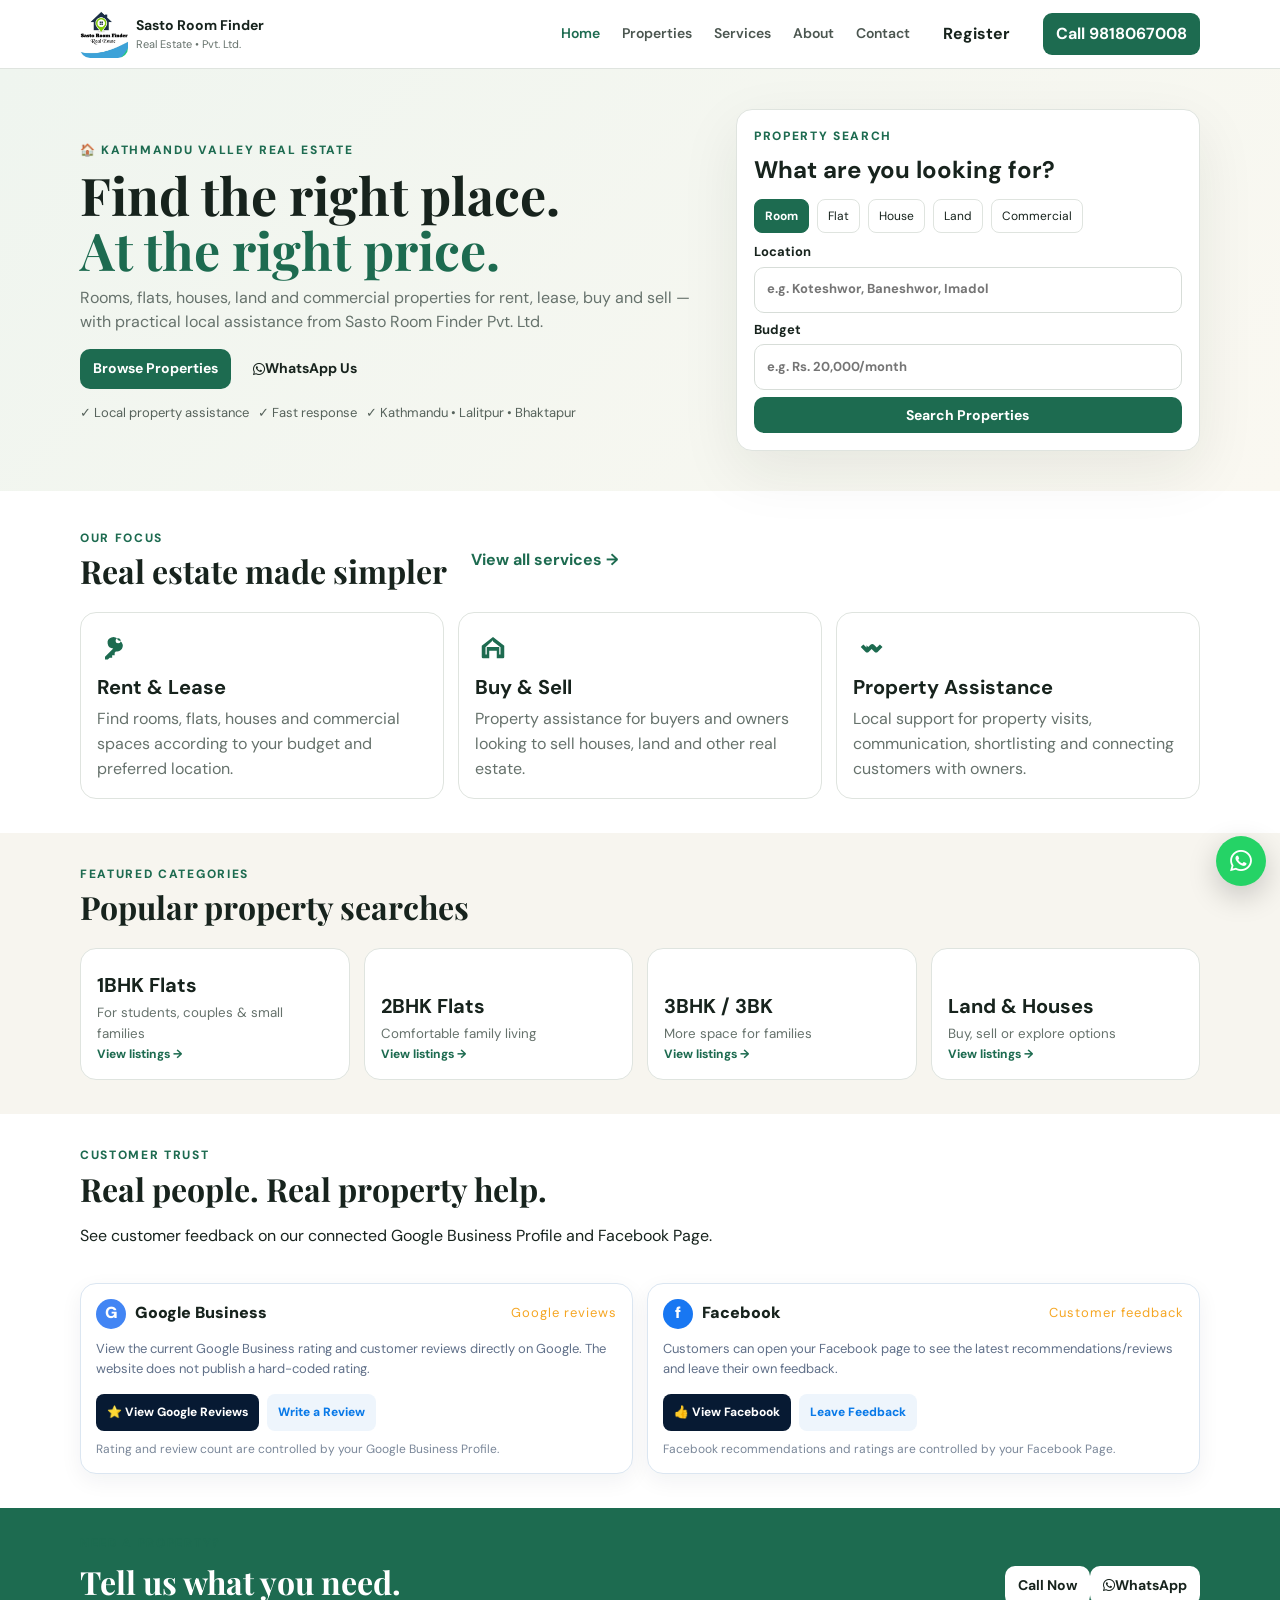
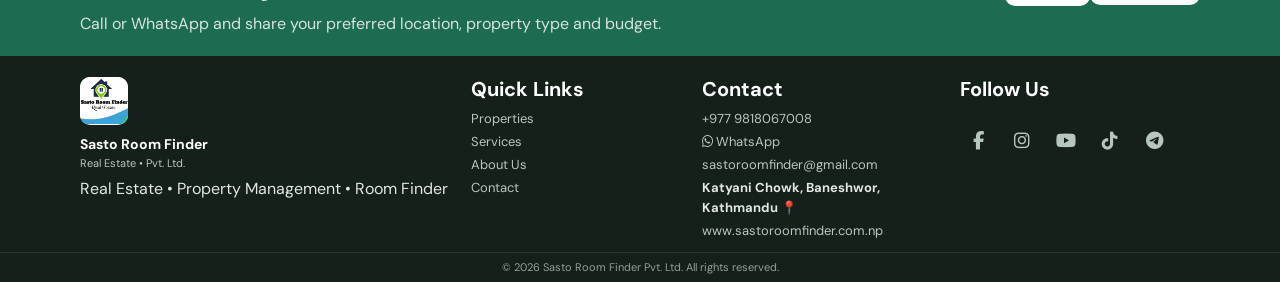
==== commit fd504a2c: "Fix homepage usability actions and navigation affordances" ====
--- a/index.html
+++ b/index.html
@@ -34,7 +34,7 @@
 .srf-review-card p{color:#607089;line-height:1.6;margin:10px 0 14px;font-size:13px}
 .srf-review-actions{display:flex;flex-wrap:wrap;gap:8px}.srf-review-actions a{display:inline-flex;align-items:center;gap:6px;padding:9px 11px;border-radius:8px;background:#071a33;color:#fff;text-decoration:none;font-weight:800;font-size:12px}.srf-review-actions a.light{background:#eef5fc;color:#0879e8}
 .srf-review-note{font-size:11px;color:#7a8799;margin-top:9px}
-@media(max-width:700px){.srf-reviews{grid-template-columns:1fr}.srf-social{width:36px;height:36px;font-size:20px}}.srf-social{font-size:12px}}
+@media(max-width:700px){.srf-reviews{grid-template-columns:1fr}.srf-social{width:36px;height:36px;font-size:20px}}
 </style></head>
 <body>
 <header class="topbar">
@@ -62,7 +62,7 @@
       <p class="lead">Rooms, flats, houses, land and commercial properties for rent, lease, buy and sell — with practical local assistance from Sasto Room Finder Pvt. Ltd.</p>
       <div class="hero-actions">
         <a class="btn btn-primary" href="properties.html">Browse Properties</a>
-        <a class="btn btn-light" href="https://wa.me/9779818067008" target="_blank" rel="noopener">WhatsApp Us</a>
+        <a class="btn srf-wa-btn" href="https://wa.me/9779818067008" target="_blank" rel="noopener"><i class="fa-brands fa-whatsapp" aria-hidden="true"></i> WhatsApp Us</a>
       </div>
       <div class="trust-row"><span>✓ Local property assistance</span><span>✓ Fast response</span><span>✓ Kathmandu • Lalitpur • Bhaktapur</span></div>
     </div>
@@ -76,7 +76,7 @@
       </div>
       <label>Location<input id="homeLocation" placeholder="e.g. Koteshwor, Baneshwor, Imadol"></label>
       <label>Budget<input id="homeBudget" placeholder="e.g. Rs. 20,000/month"></label>
-      <button class="btn btn-dark full" onclick="searchFromHome()">Search Properties</button>
+      <button class="btn btn-primary full" onclick="searchFromHome()">Search Properties</button>
     </div>
   </div>
 </section>
@@ -96,10 +96,10 @@
   <div class="container">
     <div class="section-head"><div><span class="eyebrow">Featured categories</span><h2>Popular property searches</h2></div></div>
     <div class="property-grid">
-      <a class="property-tile" href="properties.html?type=1bhk"><span>01</span><b>1BHK Flats</b><small>For students, couples & small families</small></a>
-      <a class="property-tile" href="properties.html?type=2bhk"><span>02</span><b>2BHK Flats</b><small>Comfortable family living</small></a>
-      <a class="property-tile" href="properties.html?type=3bhk"><span>03</span><b>3BHK / 3BK</b><small>More space for families</small></a>
-      <a class="property-tile" href="properties.html?type=land"><span>04</span><b>Land & Houses</b><small>Buy, sell or explore options</small></a>
+      <a class="property-tile" href="properties.html?type=1bhk" aria-label="View 1BHK flat listings"><b>1BHK Flats</b><small>For students, couples & small families</small><span class="tile-action" aria-hidden="true">View listings <span>→</span></span></a>
+      <a class="property-tile" href="properties.html?type=2bhk" aria-label="View 2BHK flat listings"><b>2BHK Flats</b><small>Comfortable family living</small><span class="tile-action" aria-hidden="true">View listings <span>→</span></span></a>
+      <a class="property-tile" href="properties.html?type=3bhk" aria-label="View 3BHK / 3BK listings"><b>3BHK / 3BK</b><small>More space for families</small><span class="tile-action" aria-hidden="true">View listings <span>→</span></span></a>
+      <a class="property-tile" href="properties.html?type=land" aria-label="View land and house listings"><b>Land & Houses</b><small>Buy, sell or explore options</small><span class="tile-action" aria-hidden="true">View listings <span>→</span></span></a>
     </div>
   </div>
 </section>
@@ -124,16 +124,16 @@
 </div></div>
 </section>
 
-<section class="cta"><div class="container cta-inner"><div><span class="eyebrow">Need a property?</span><h2>Tell us what you need.</h2><p>Call or WhatsApp and share your preferred location, property type and budget.</p></div><div><a class="btn btn-light" href="tel:+9779818067008">Call Now</a><a class="btn btn-light" href="https://wa.me/9779818067008" target="_blank" rel="noopener">WhatsApp</a></div></div></section>
+<section class="cta"><div class="container cta-inner"><div><span class="eyebrow">Need a property?</span><h2>Tell us what you need.</h2><p>Call or WhatsApp and share your preferred location, property type and budget.</p></div><div><a class="btn btn-light" href="tel:+9779818067008">Call Now</a><a class="btn srf-wa-btn" href="https://wa.me/9779818067008" target="_blank" rel="noopener"><i class="fa-brands fa-whatsapp" aria-hidden="true"></i> WhatsApp</a></div></div></section>
 </main>
 
-<footer><div class="container footer-grid"><div><a class="brand light-brand" href="index.html"><img class="official-logo" src="official-logo.jpg" alt="Sasto Room Finder Real Estate"><span><b>Sasto Room Finder</b><small>Real Estate • Pvt. Ltd.</small></span></a><p>Real Estate • Property Management • Room Finder</p></div><div><h3>Quick Links</h3><a href="properties.html">Properties</a><a href="services.html">Services</a><a href="about.html">About Us</a><a href="contact.html">Contact</a></div><div><h3>Contact</h3><a href="tel:+9779818067008">+977 9818067008</a><a href="https://wa.me/9779818067008" target="_blank">WhatsApp</a><a href="mailto:sastoroomfinder@gmail.com">sastoroomfinder@gmail.com</a><a href="https://www.google.com/maps/search/?api=1&query=Sasto+Room+Finder+Pvt.+Ltd.%2C+Katyani+Chowk%2C+Baneshwor%2C+Kathmandu" target="_blank" rel="noopener">Katyani Chowk, Baneshwor, Kathmandu 📍</a><a href="https://www.sastoroomfinder.com.np" target="_blank">www.sastoroomfinder.com.np</a></div><div><h3>Follow Us</h3><div class="srf-socials" aria-label="Sasto Room Finder social media">
+<footer><div class="container footer-grid"><div><a class="brand light-brand" href="index.html"><img class="official-logo" src="official-logo.jpg" alt="Sasto Room Finder Real Estate"><span><b>Sasto Room Finder</b><small>Real Estate • Pvt. Ltd.</small></span></a><p>Real Estate • Property Management • Room Finder</p></div><div><h3>Quick Links</h3><a href="properties.html">Properties</a><a href="services.html">Services</a><a href="about.html">About Us</a><a href="contact.html">Contact</a></div><div><h3>Contact</h3><a href="tel:+9779818067008">+977 9818067008</a><a class="srf-wa-link" href="https://wa.me/9779818067008" target="_blank" rel="noopener"><i class="fa-brands fa-whatsapp" aria-hidden="true"></i> WhatsApp</a><a href="mailto:sastoroomfinder@gmail.com">sastoroomfinder@gmail.com</a><a href="https://www.google.com/maps/search/?api=1&query=Sasto+Room+Finder+Pvt.+Ltd.%2C+Katyani+Chowk%2C+Baneshwor%2C+Kathmandu" target="_blank" rel="noopener">Katyani Chowk, Baneshwor, Kathmandu 📍</a><a href="https://www.sastoroomfinder.com.np" target="_blank">www.sastoroomfinder.com.np</a></div><div><h3>Follow Us</h3><div class="srf-socials" aria-label="Sasto Room Finder social media">
 <a class="srf-social srf-fb" href="https://www.facebook.com/100064213865360" target="_blank" rel="noopener" aria-label="Facebook" title="Facebook"><span class="srf-icon"><i class="fa-brands fa-facebook-f" aria-hidden="true"></i></span></a>
 <a class="srf-social srf-ig" href="https://www.instagram.com/sasto_room_finder_official?stkn=MWVwaGZ1cXJmcnh5Zw==" target="_blank" rel="noopener" aria-label="Instagram" title="Instagram"><span class="srf-icon"><i class="fa-brands fa-instagram" aria-hidden="true"></i></span></a>
 <a class="srf-social srf-yt" href="https://youtube.com/@sastoroomfinder?si=jG1Jx1vw2k0mih7f" target="_blank" rel="noopener" aria-label="YouTube" title="YouTube"><span class="srf-icon"><i class="fa-brands fa-youtube" aria-hidden="true"></i></span></a>
 <a class="srf-social srf-tt" href="https://www.tiktok.com/@sastoroomfinder" target="_blank" rel="noopener" aria-label="TikTok" title="TikTok"><span class="srf-icon"><i class="fa-brands fa-tiktok" aria-hidden="true"></i></span></a>
 <a class="srf-social srf-tg" href="https://t.me/sastoroomfinder" target="_blank" rel="noopener" aria-label="Telegram" title="Telegram"><span class="srf-icon"><i class="fa-brands fa-telegram" aria-hidden="true"></i></span></a>
 </div></div></div><div class="copyright">© 2026 Sasto Room Finder Pvt. Ltd. All rights reserved.</div></footer>
-<a class="floating-wa" href="https://wa.me/9779818067008" target="_blank" aria-label="WhatsApp">☘</a>
+<a class="floating-wa srf-wa-float" href="https://wa.me/9779818067008" target="_blank" rel="noopener" aria-label="WhatsApp"><i class="fa-brands fa-whatsapp" aria-hidden="true"></i></a>
 <script src="script.js?v=20260929"></script>
 </body></html>
--- a/styles.css
+++ b/styles.css
@@ -453,3 +453,135 @@
 .footer-grid .srf-socials{display:flex!important;flex-direction:row!important;flex-wrap:nowrap!important;align-items:center!important;gap:8px!important;white-space:nowrap!important}
 .footer-grid .srf-social{display:inline-flex!important;flex:0 0 36px!important}
 @media(max-width:520px){.footer-grid .srf-socials{flex-wrap:nowrap!important;gap:5px!important}.footer-grid .srf-social{flex:0 0 31px!important;width:31px!important;height:31px!important;font-size:15px!important}}
+
+
+/* SRF USABILITY AUDIT — homepage consistency + accessible states */
+:root{
+  --srf-text:16px;
+  --srf-small:12px;
+  --srf-meta:13px;
+  --srf-nav:14px;
+  --srf-lead:16px;
+  --srf-card-title:20px;
+  --srf-h2:32px;
+  --srf-h1:52px;
+  --srf-radius-card:16px;
+  --srf-radius-control:10px;
+  --srf-radius-small:8px;
+}
+
+/* 1 — shared homepage type scale */
+body{font-size:var(--srf-text)}
+main .eyebrow,main .mini-label{font-size:var(--srf-small)}
+main .hero h1{font-size:var(--srf-h1)}
+main .lead{font-size:var(--srf-lead)}
+main .section h2,main .cta h2{font-size:var(--srf-h2)}
+main .card h3{font-size:var(--srf-card-title)}
+main .trust-row{font-size:var(--srf-meta)}
+main .chips a{font-size:var(--srf-small)}
+main .search-card label{font-size:var(--srf-meta)}
+main .btn{font-size:var(--srf-nav)}
+main .srf-review-card p{font-size:var(--srf-meta)}
+main .srf-review-actions a{font-size:var(--srf-small)}
+main .srf-review-note{font-size:var(--srf-small)}
+main .srf-stars{font-size:var(--srf-meta)}
+
+/* 2 — shared homepage corner-radius system */
+main .search-card,
+main .card,
+main .property-tile,
+main .srf-review-card{border-radius:var(--srf-radius-card)}
+main .btn,
+main .search-card input{border-radius:var(--srf-radius-control)}
+main .chips a,
+main .srf-review-actions a{border-radius:var(--srf-radius-small)}
+main .official-logo{border-radius:var(--srf-radius-control)}
+
+/* 5 — visible and keyboard-accessible property-type state */
+main .chips a{
+  transition:background-color .2s,color .2s,border-color .2s,box-shadow .2s;
+}
+main .chips a.active{
+  background:var(--brand);
+  border-color:var(--brand);
+  color:#fff;
+  font-weight:700;
+}
+main .chips a:focus-visible,
+main .btn:focus-visible,
+main a:focus-visible,
+main input:focus-visible{
+  outline:3px solid rgba(29,107,80,.28);
+  outline-offset:2px;
+}
+
+/* 8 — keep the services link visually associated with its heading */
+main > .section:nth-of-type(2) .section-head{
+  justify-content:flex-start;
+  align-items:center;
+  gap:24px;
+}
+main > .section:nth-of-type(2) .section-head .text-link{
+  margin-left:0;
+}
+
+/* 9 — consistent custom service icons */
+main .card .icon{
+  width:36px;
+  height:36px;
+  display:grid;
+  place-items:center;
+  color:var(--brand);
+  font-size:18px;
+}
+main .card .icon svg{
+  width:30px;
+  height:30px;
+  display:block;
+}
+main .card .icon svg path{
+  fill:currentColor;
+}
+
+/* 10 — align search CTA with the 46px search fields */
+main .search-card input{
+  min-height:46px;
+}
+main .search-card .full{
+  min-height:46px;
+}
+
+/* Footer headings changed from skipped H4 to H3 */
+footer .footer-grid h3{
+  color:#fff;
+  margin:0 0 4px;
+  font-size:var(--srf-card-title);
+}
+
+/* 7 — same solid WhatsApp treatment wherever this CTA appears */
+main .cta .btn[href^="https://wa.me"]{
+  background:#fff;
+  color:var(--ink);
+  border:0;
+}
+
+/* Mobile scale stays within the same shared system */
+@media(max-width:520px){
+  main .hero h1{font-size:40px}
+  main .section h2,main .cta h2{font-size:28px}
+  main .card h3{font-size:var(--srf-card-title)}
+}
+
+
+/* Final homepage radius normalization: five intentional shapes */
+.topbar .owner-register-icon{border-radius:10px}
+main .srf-review-brand .srf-icon{border-radius:50%!important}
+footer .srf-social{border-radius:50%!important}
+.floating-wa{border-radius:50%!important}
+@media(max-width:520px){
+  main > .section:nth-of-type(2) .section-head{
+    flex-direction:column;
+    align-items:flex-start;
+    gap:8px;
+  }
+}
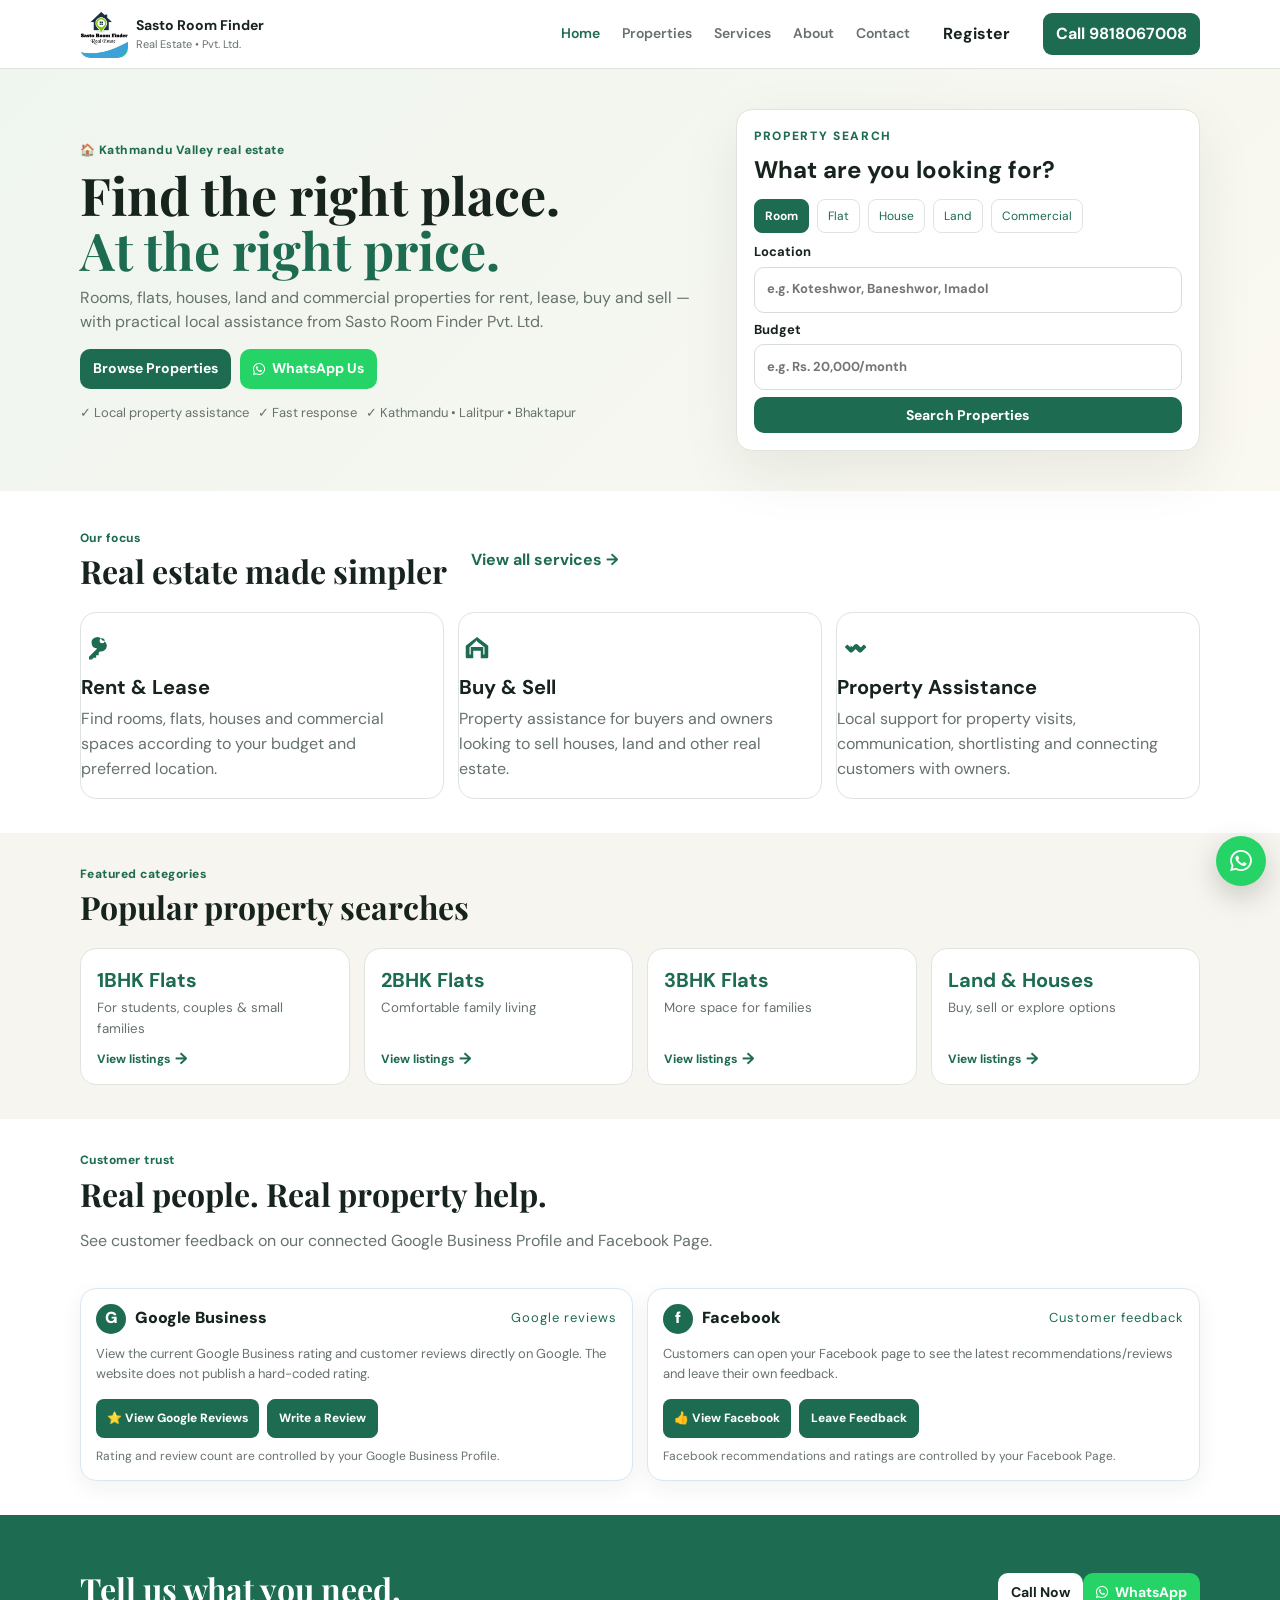
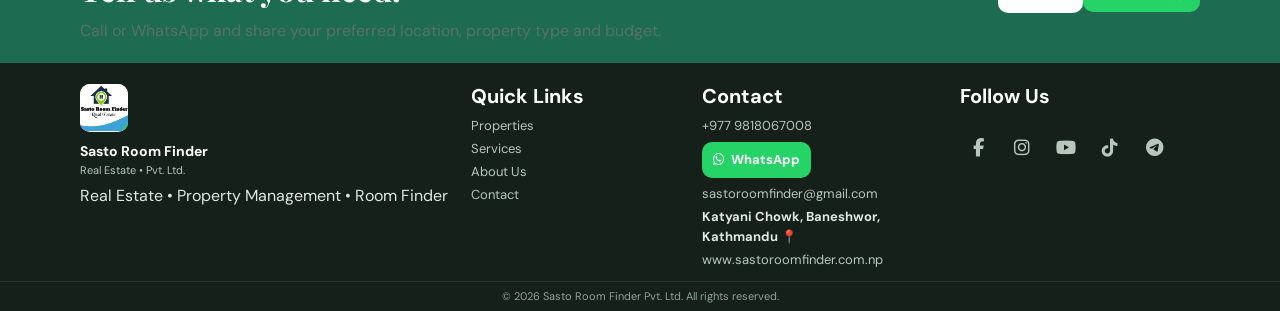
==== commit bc2e1068: "Standardize homepage property category naming" ====
--- a/index.html
+++ b/index.html
@@ -98,7 +98,7 @@
     <div class="property-grid">
       <a class="property-tile" href="properties.html?type=1bhk" aria-label="View 1BHK flat listings"><b>1BHK Flats</b><small>For students, couples & small families</small><span class="tile-action" aria-hidden="true">View listings <span>→</span></span></a>
       <a class="property-tile" href="properties.html?type=2bhk" aria-label="View 2BHK flat listings"><b>2BHK Flats</b><small>Comfortable family living</small><span class="tile-action" aria-hidden="true">View listings <span>→</span></span></a>
-      <a class="property-tile" href="properties.html?type=3bhk" aria-label="View 3BHK / 3BK listings"><b>3BHK / 3BK</b><small>More space for families</small><span class="tile-action" aria-hidden="true">View listings <span>→</span></span></a>
+      <a class="property-tile" href="properties.html?type=3bhk" aria-label="View 3BHK flat listings"><b>3BHK Flats</b><small>More space for families</small><span class="tile-action" aria-hidden="true">View listings <span>→</span></span></a>
       <a class="property-tile" href="properties.html?type=land" aria-label="View land and house listings"><b>Land & Houses</b><small>Buy, sell or explore options</small><span class="tile-action" aria-hidden="true">View listings <span>→</span></span></a>
     </div>
   </div>
--- a/styles.css
+++ b/styles.css
@@ -585,3 +585,138 @@
     gap:8px;
   }
 }
+
+
+/* =========================================================
+   SRF USABILITY AUDIT — FINAL 9-ISSUE CONSISTENCY PASS
+   Uses one compact visual system without changing the existing layout.
+   ========================================================= */
+:root{
+  --srf-text-main:#17231d;
+  --srf-text-muted:#66726c;
+  --srf-text-brand:#1d6b50;
+  --srf-text-on-dark:#ffffff;
+  --srf-wa:#25d366;
+  --srf-radius-card:16px;
+  --srf-radius-control:10px;
+  --srf-radius-pill:8px;
+}
+
+/* 1 — reduce visible text-colour variants to the shared palette */
+main{color:var(--srf-text-main)}
+main p,main small,main .trust-row,main .property-tile small,
+main .srf-review-card p,main .srf-review-note,
+main .lead{color:var(--srf-text-muted)}
+main a,main .text-link,main .eyebrow,main .mini-label,
+main .property-tile .tile-action{color:var(--srf-text-brand)}
+main .btn-primary,main .btn-dark{background:var(--srf-text-brand);color:var(--srf-text-on-dark)}
+main .btn-light{background:#fff;color:var(--srf-text-main)}
+main .srf-review-actions a,
+main .srf-review-actions a.light{background:var(--srf-text-brand);color:#fff}
+main .srf-review-actions a.light{border:1px solid var(--srf-text-brand)}
+main .srf-stars{color:var(--srf-text-brand)}
+main .srf-review-brand .srf-icon{
+  background:var(--srf-text-brand)!important;
+  color:#fff!important;
+}
+nav a{color:var(--srf-text-muted)}
+nav a:hover,nav a.active{color:var(--srf-text-brand)}
+footer .footer-grid a,footer .footer-grid span{color:#b8c7be}
+footer .footer-grid h3{color:#fff}
+footer .light-brand b{color:#fff}
+footer .light-brand small{color:#b8c7be}
+footer .copyright{color:#91a298}
+
+/* 2 — four intentional corner shapes: card, control, small control, circle */
+main .search-card,main .card,main .property-tile,main .srf-review-card,
+main .contact-form,main .listing{border-radius:var(--srf-radius-card)!important}
+main .btn,main .search-card input,main .filters input,main .filters select,
+main .contact-form input,main .contact-form select,main .contact-form textarea{
+  border-radius:var(--srf-radius-control)!important;
+}
+main .chips a,main .srf-review-actions a,main .text-link{border-radius:var(--srf-radius-pill)}
+main .official-logo{border-radius:var(--srf-radius-control)!important}
+.floating-wa,.srf-social,.srf-review-brand .srf-icon{border-radius:50%!important}
+
+/* 3 — sentence case must remain sentence case even if older rules exist */
+main .eyebrow{ text-transform:none!important; letter-spacing:.04em!important; }
+
+/* 4 — one primary-action treatment */
+.btn-primary,.btn-dark,.nav-call{
+  background:var(--brand)!important;
+  color:#fff!important;
+  border:0!important;
+}
+.search-card .full{min-height:46px}
+
+/* 5 — one recognizable WhatsApp treatment everywhere */
+.srf-wa-btn{
+  display:inline-flex!important;
+  align-items:center;
+  justify-content:center;
+  gap:7px;
+  background:var(--srf-wa)!important;
+  color:#fff!important;
+  border:0!important;
+  border-radius:var(--srf-radius-control)!important;
+  font-weight:700;
+}
+.srf-wa-btn:hover,.srf-wa-btn:focus-visible{background:#1fbd59!important;color:#fff!important}
+.srf-wa-link{
+  display:inline-flex!important;
+  align-items:center;
+  gap:7px;
+  width:max-content;
+  padding:8px 11px!important;
+  margin:5px 0!important;
+  background:var(--srf-wa)!important;
+  color:#fff!important;
+  border-radius:var(--srf-radius-control)!important;
+  font-weight:700!important;
+}
+.srf-wa-float{
+  background:var(--srf-wa)!important;
+  color:#fff!important;
+  border-radius:50%!important;
+  font-size:25px!important;
+}
+
+/* 6 — card content starts on the same grid line as the section heading */
+.cards .card{
+  padding-left:0!important;
+  padding-right:16px!important;
+}
+.cards .card .icon,
+.cards .card h3,
+.cards .card p{margin-left:0!important}
+
+/* 7 + 9 — make category tiles visibly actionable; remove decorative numbering */
+.property-tile{position:relative!important;justify-content:flex-start!important}
+.property-tile b{margin-top:0!important}
+.property-tile .tile-action{
+  display:inline-flex;
+  align-items:center;
+  gap:5px;
+  margin-top:auto;
+  padding-top:10px;
+  font-size:12px;
+  font-weight:800;
+}
+.property-tile .tile-action span{
+  color:inherit;
+  font-size:16px;
+  line-height:1;
+  transition:transform .2s ease;
+}
+.property-tile:hover .tile-action span,
+.property-tile:focus-visible .tile-action span{transform:translateX(3px)}
+.property-tile:focus-visible{
+  outline:3px solid rgba(29,107,80,.28);
+  outline-offset:2px;
+}
+
+/* Keep all interactive focus treatment consistent */
+main a:focus-visible,main button:focus-visible,main input:focus-visible{
+  outline:3px solid rgba(29,107,80,.28);
+  outline-offset:2px;
+}
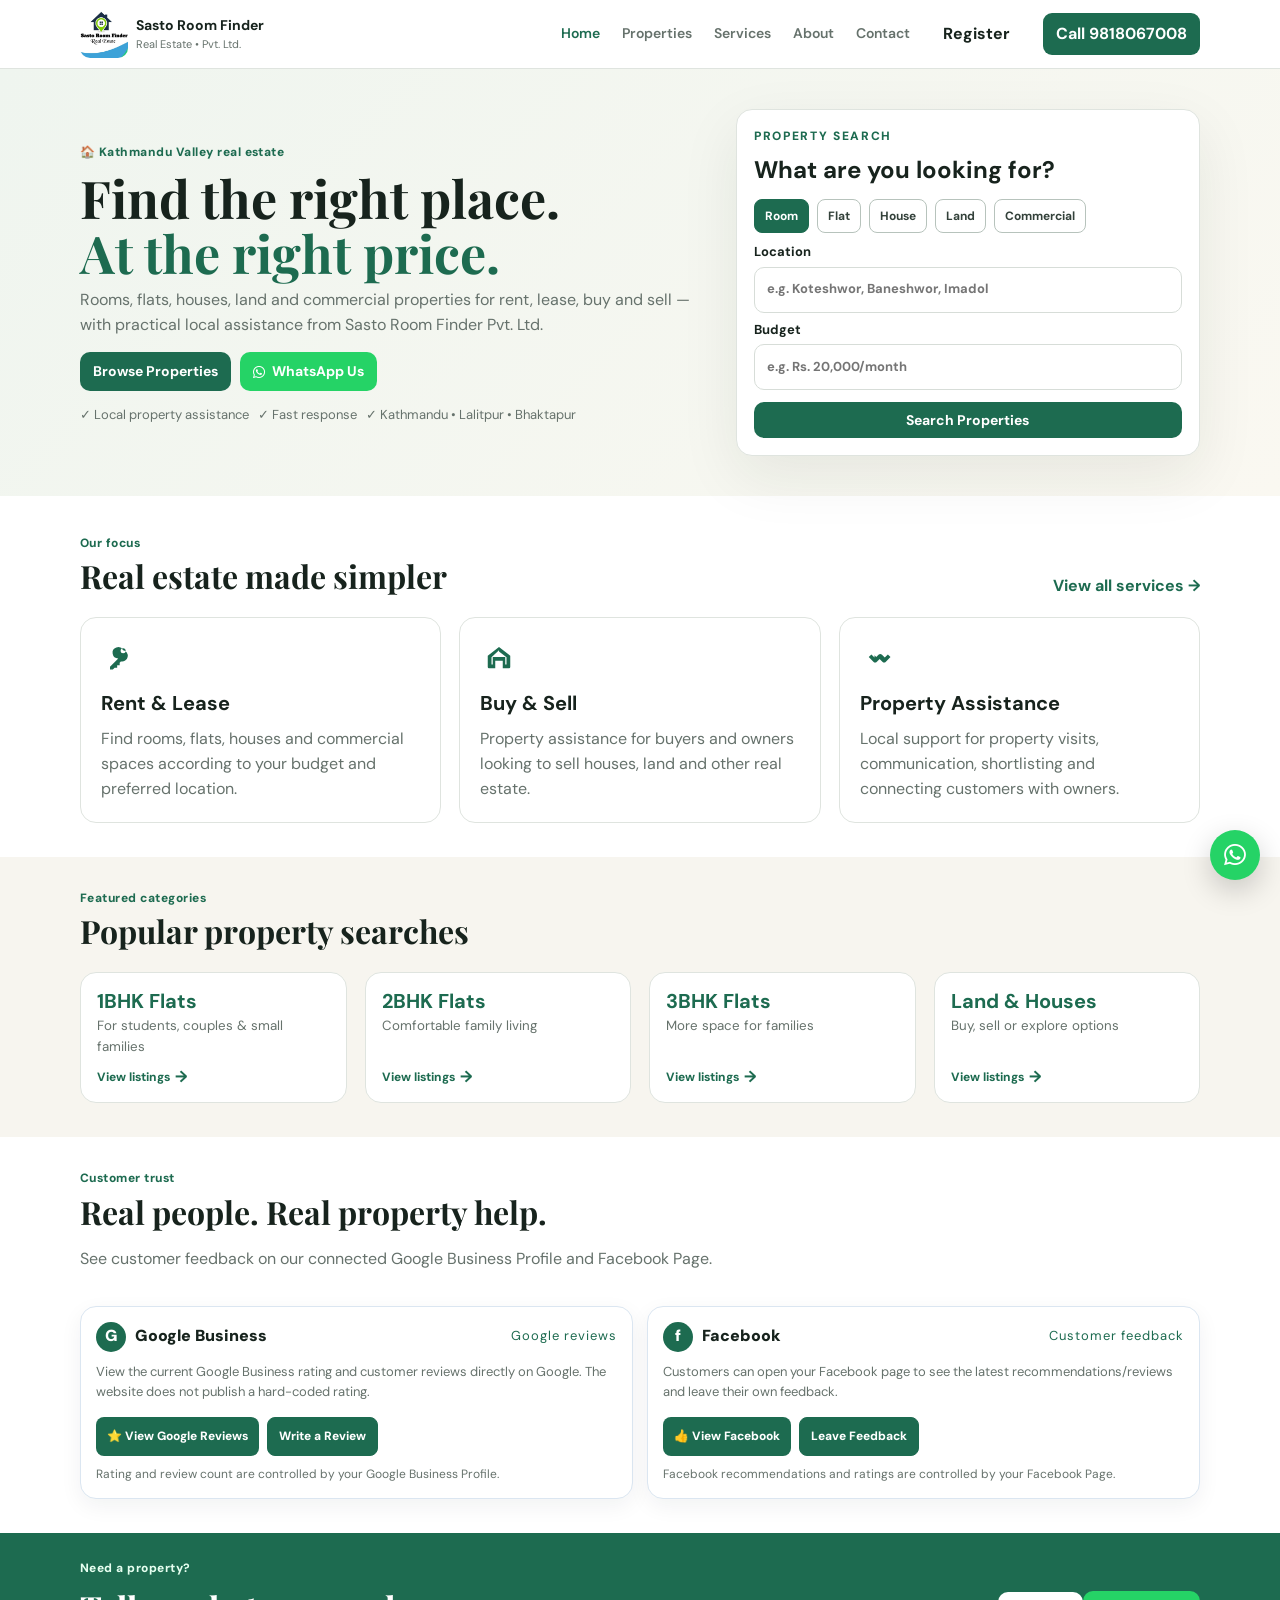
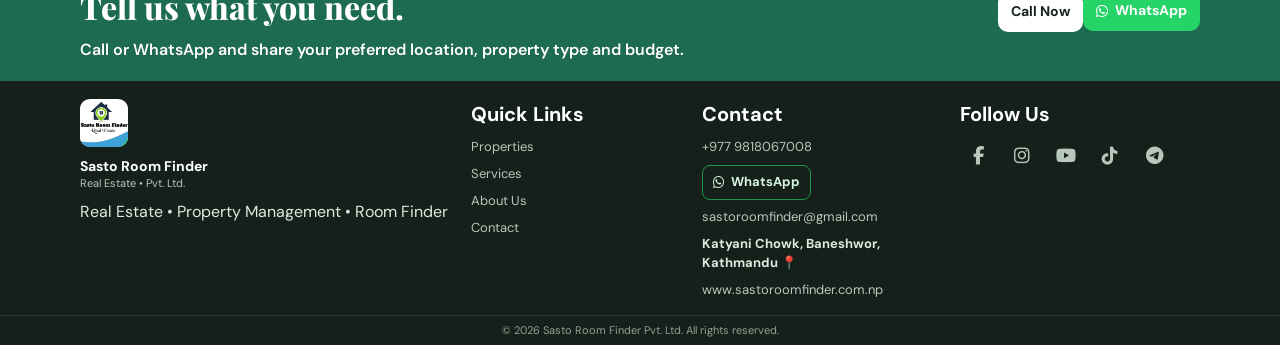
==== commit d26854f6: "Improve SEO canonical URLs and internal navigation" ====
--- a/index.html
+++ b/index.html
@@ -19,8 +19,8 @@
   <meta name="twitter:card" content="summary">
   <link rel="stylesheet" href="styles.css"><link rel="stylesheet" href="https://cdnjs.cloudflare.com/ajax/libs/font-awesome/6.5.2/css/all.min.css">
   <script type="application/ld+json">{"@context":"https://schema.org","@type":"RealEstateAgent","name":"Sasto Room Finder Pvt. Ltd.","url":"https://www.sastoroomfinder.com.np/","logo":"https://www.sastoroomfinder.com.np/official-logo.jpg","telephone":"+9779818067008","email":"sastoroomfinder@gmail.com","address":{"@type":"PostalAddress","streetAddress":"Katyani Chowk, Baneshwor","addressLocality":"Kathmandu","addressCountry":"NP"},"areaServed":["Kathmandu","Lalitpur","Bhaktapur","Kathmandu Valley"],"sameAs":["https://www.facebook.com/100064213865360","https://www.instagram.com/sasto_room_finder_official?stkn=MWVwaGZ1cXJmcnh5Zw==","https://t.me/sastoroomfinder","https://youtube.com/@sastoroomfinder?si=jG1Jx1vw2k0mih7f","https://www.tiktok.com/@sastoroomfinder"]}</script>
-<script type="application/ld+json">{"@context":"https://schema.org","@type":"WebSite","name":"Sasto Room Finder","url":"https://www.sastoroomfinder.com.np/","potentialAction":{"@type":"SearchAction","target":"https://www.sastoroomfinder.com.np/properties.html?search={search_term_string}","query-input":"required name=search_term_string"}}</script>
-<script type="application/ld+json">{"@context":"https://schema.org","@type":"BreadcrumbList","itemListElement":[{"@type":"ListItem","position":1,"name":"Sasto Room Finder","item":"https://www.sastoroomfinder.com.np/"},{"@type":"ListItem","position":2,"name":"Home","item":"https://www.sastoroomfinder.com.np/index.html"}]}</script>
+<script type="application/ld+json">{"@context":"https://schema.org","@type":"WebSite","name":"Sasto Room Finder","url":"https://www.sastoroomfinder.com.np/","potentialAction":{"@type":"SearchAction","target":"https://www.sastoroomfinder.com.np/properties?search={search_term_string}","query-input":"required name=search_term_string"}}</script>
+<script type="application/ld+json">{"@context":"https://schema.org","@type":"BreadcrumbList","itemListElement":[{"@type":"ListItem","position":1,"name":"Sasto Room Finder","item":"https://www.sastoroomfinder.com.np/"},{"@type":"ListItem","position":2,"name":"Home","item":"https://www.sastoroomfinder.com.np/"}]}</script>
 <style>
 .srf-socials{display:flex;align-items:center;flex-wrap:wrap;gap:10px;margin-top:14px}
 .srf-social{display:inline-flex;align-items:center;justify-content:center;width:38px;height:38px;border:0;border-radius:50%;background:transparent;color:#071a33;text-decoration:none;font-size:21px;line-height:1;transition:transform .2s,opacity .2s}
@@ -39,16 +39,16 @@
 <body>
 <header class="topbar">
   <div class="container nav">
-    <a class="brand" href="index.html"><img class="official-logo" src="official-logo.jpg" alt="Sasto Room Finder Real Estate"><span><b>Sasto Room Finder</b><small>Real Estate • Pvt. Ltd.</small></span></a>
-    <a class="owner-register-icon" href="owner-register.html" aria-label="House Owner Registration" title="Register as House Owner">👤+</a><button class="menu" aria-label="Open menu">☰</button>
+    <a class="brand" href="/""><img class="official-logo" src="official-logo.jpg" alt="Sasto Room Finder Real Estate"><span><b>Sasto Room Finder</b><small>Real Estate • Pvt. Ltd.</small></span></a>
+    <a class="owner-register-icon" href="/owner-register" aria-label="House Owner Registration" title="Register as House Owner">👤+</a><button class="menu" aria-label="Open menu">☰</button>
     <nav>
-      <a class="active" href="index.html">Home</a>
-      <a href="properties.html">Properties</a>
-      <a href="services.html">Services</a>
-      <a href="about.html">About</a>
-      <a href="contact.html">Contact</a>
+      <a class="active" href="/"">Home</a>
+      <a href="/properties">Properties</a>
+      <a href="/services">Services</a>
+      <a href="/about">About</a>
+      <a href="/contact">Contact</a>
     </nav>
-    <a class="btn btn-light nav-register" href="owner-register.html">Register</a>
+    <a class="btn btn-light nav-register" href="/owner-register">Register</a>
     <a class="btn btn-primary nav-call" href="tel:+9779818067008">Call 9818067008</a>
   </div>
 </header>
@@ -61,7 +61,7 @@
       <h1>Find the right place.<br><em>At the right price.</em></h1>
       <p class="lead">Rooms, flats, houses, land and commercial properties for rent, lease, buy and sell — with practical local assistance from Sasto Room Finder Pvt. Ltd.</p>
       <div class="hero-actions">
-        <a class="btn btn-primary" href="properties.html">Browse Properties</a>
+        <a class="btn btn-primary" href="/properties">Browse Properties</a>
         <a class="btn srf-wa-btn" href="https://wa.me/9779818067008" target="_blank" rel="noopener"><i class="fa-brands fa-whatsapp" aria-hidden="true"></i> WhatsApp Us</a>
       </div>
       <div class="trust-row"><span>✓ Local property assistance</span><span>✓ Fast response</span><span>✓ Kathmandu • Lalitpur • Bhaktapur</span></div>
@@ -70,9 +70,9 @@
       <div class="mini-label">PROPERTY SEARCH</div>
       <h2>What are you looking for?</h2>
       <div class="chips">
-        <a class="active" href="properties.html?type=room" aria-label="Room, default property type">Room</a><a href="properties.html?type=flat">Flat</a>
-        <a href="properties.html?type=house">House</a><a href="properties.html?type=land">Land</a>
-        <a href="properties.html?type=commercial">Commercial</a>
+        <a class="active" href="/properties?type=room" aria-label="Room, default property type">Room</a><a href="/properties?type=flat">Flat</a>
+        <a href="/properties?type=house">House</a><a href="/properties?type=land">Land</a>
+        <a href="/properties?type=commercial">Commercial</a>
       </div>
       <label>Location<input id="homeLocation" placeholder="e.g. Koteshwor, Baneshwor, Imadol"></label>
       <label>Budget<input id="homeBudget" placeholder="e.g. Rs. 20,000/month"></label>
@@ -83,7 +83,7 @@
 
 <section class="section">
   <div class="container">
-    <div class="section-head"><div><span class="eyebrow">Our focus</span><h2>Real estate made simpler</h2></div><a href="services.html" class="text-link">View all services →</a></div>
+    <div class="section-head"><div><span class="eyebrow">Our focus</span><h2>Real estate made simpler</h2></div><a href="/services" class="text-link">View all services →</a></div>
     <div class="cards">
       <article class="card"><div class="icon" aria-hidden="true"><svg viewBox="0 0 24 24" focusable="false"><path d="M14.5 6.5a4.5 4.5 0 1 0-3.9 6.67L4 19.77V22h2.23l1.5-1.5h2v-2h2v-2l.94-.94A4.5 4.5 0 0 0 14.5 6.5Zm0 2.5a2 2 0 1 1 0-4 2 2 0 0 1 0 4Z"/></svg></div><h3>Rent & Lease</h3><p>Find rooms, flats, houses and commercial spaces according to your budget and preferred location.</p></article>
       <article class="card"><div class="icon" aria-hidden="true"><svg viewBox="0 0 24 24" focusable="false"><path d="m3 11 9-7 9 7v9a1 1 0 0 1-1 1h-5v-6H9v6H4a1 1 0 0 1-1-1v-9Zm9-4.45L6 12.22V18h1v-6h10v6h1v-5.78l-6-4.67Z"/></svg></div><h3>Buy & Sell</h3><p>Property assistance for buyers and owners looking to sell houses, land and other real estate.</p></article>
@@ -96,10 +96,10 @@
   <div class="container">
     <div class="section-head"><div><span class="eyebrow">Featured categories</span><h2>Popular property searches</h2></div></div>
     <div class="property-grid">
-      <a class="property-tile" href="properties.html?type=1bhk" aria-label="View 1BHK flat listings"><b>1BHK Flats</b><small>For students, couples & small families</small><span class="tile-action" aria-hidden="true">View listings <span>→</span></span></a>
-      <a class="property-tile" href="properties.html?type=2bhk" aria-label="View 2BHK flat listings"><b>2BHK Flats</b><small>Comfortable family living</small><span class="tile-action" aria-hidden="true">View listings <span>→</span></span></a>
-      <a class="property-tile" href="properties.html?type=3bhk" aria-label="View 3BHK flat listings"><b>3BHK Flats</b><small>More space for families</small><span class="tile-action" aria-hidden="true">View listings <span>→</span></span></a>
-      <a class="property-tile" href="properties.html?type=land" aria-label="View land and house listings"><b>Land & Houses</b><small>Buy, sell or explore options</small><span class="tile-action" aria-hidden="true">View listings <span>→</span></span></a>
+      <a class="property-tile" href="/properties?type=1bhk" aria-label="View 1BHK flat listings"><b>1BHK Flats</b><small>For students, couples & small families</small><span class="tile-action" aria-hidden="true">View listings <span>→</span></span></a>
+      <a class="property-tile" href="/properties?type=2bhk" aria-label="View 2BHK flat listings"><b>2BHK Flats</b><small>Comfortable family living</small><span class="tile-action" aria-hidden="true">View listings <span>→</span></span></a>
+      <a class="property-tile" href="/properties?type=3bhk" aria-label="View 3BHK flat listings"><b>3BHK Flats</b><small>More space for families</small><span class="tile-action" aria-hidden="true">View listings <span>→</span></span></a>
+      <a class="property-tile" href="/properties?type=land" aria-label="View land and house listings"><b>Land & Houses</b><small>Buy, sell or explore options</small><span class="tile-action" aria-hidden="true">View listings <span>→</span></span></a>
     </div>
   </div>
 </section>
@@ -127,7 +127,7 @@
 <section class="cta"><div class="container cta-inner"><div><span class="eyebrow">Need a property?</span><h2>Tell us what you need.</h2><p>Call or WhatsApp and share your preferred location, property type and budget.</p></div><div><a class="btn btn-light" href="tel:+9779818067008">Call Now</a><a class="btn srf-wa-btn" href="https://wa.me/9779818067008" target="_blank" rel="noopener"><i class="fa-brands fa-whatsapp" aria-hidden="true"></i> WhatsApp</a></div></div></section>
 </main>
 
-<footer><div class="container footer-grid"><div><a class="brand light-brand" href="index.html"><img class="official-logo" src="official-logo.jpg" alt="Sasto Room Finder Real Estate"><span><b>Sasto Room Finder</b><small>Real Estate • Pvt. Ltd.</small></span></a><p>Real Estate • Property Management • Room Finder</p></div><div><h3>Quick Links</h3><a href="properties.html">Properties</a><a href="services.html">Services</a><a href="about.html">About Us</a><a href="contact.html">Contact</a></div><div><h3>Contact</h3><a href="tel:+9779818067008">+977 9818067008</a><a class="srf-wa-link" href="https://wa.me/9779818067008" target="_blank" rel="noopener"><i class="fa-brands fa-whatsapp" aria-hidden="true"></i> WhatsApp</a><a href="mailto:sastoroomfinder@gmail.com">sastoroomfinder@gmail.com</a><a href="https://www.google.com/maps/search/?api=1&query=Sasto+Room+Finder+Pvt.+Ltd.%2C+Katyani+Chowk%2C+Baneshwor%2C+Kathmandu" target="_blank" rel="noopener">Katyani Chowk, Baneshwor, Kathmandu 📍</a><a href="https://www.sastoroomfinder.com.np" target="_blank">www.sastoroomfinder.com.np</a></div><div><h3>Follow Us</h3><div class="srf-socials" aria-label="Sasto Room Finder social media">
+<footer><div class="container footer-grid"><div><a class="brand light-brand" href="/""><img class="official-logo" src="official-logo.jpg" alt="Sasto Room Finder Real Estate"><span><b>Sasto Room Finder</b><small>Real Estate • Pvt. Ltd.</small></span></a><p>Real Estate • Property Management • Room Finder</p></div><div><h3>Quick Links</h3><a href="/properties">Properties</a><a href="/services">Services</a><a href="/about">About Us</a><a href="/contact">Contact</a></div><div><h3>Contact</h3><a href="tel:+9779818067008">+977 9818067008</a><a class="srf-wa-link" href="https://wa.me/9779818067008" target="_blank" rel="noopener"><i class="fa-brands fa-whatsapp" aria-hidden="true"></i> WhatsApp</a><a href="mailto:sastoroomfinder@gmail.com">sastoroomfinder@gmail.com</a><a href="https://www.google.com/maps/search/?api=1&query=Sasto+Room+Finder+Pvt.+Ltd.%2C+Katyani+Chowk%2C+Baneshwor%2C+Kathmandu" target="_blank" rel="noopener">Katyani Chowk, Baneshwor, Kathmandu 📍</a><a href="https://www.sastoroomfinder.com.np" target="_blank">www.sastoroomfinder.com.np</a></div><div><h3>Follow Us</h3><div class="srf-socials" aria-label="Sasto Room Finder social media">
 <a class="srf-social srf-fb" href="https://www.facebook.com/100064213865360" target="_blank" rel="noopener" aria-label="Facebook" title="Facebook"><span class="srf-icon"><i class="fa-brands fa-facebook-f" aria-hidden="true"></i></span></a>
 <a class="srf-social srf-ig" href="https://www.instagram.com/sasto_room_finder_official?stkn=MWVwaGZ1cXJmcnh5Zw==" target="_blank" rel="noopener" aria-label="Instagram" title="Instagram"><span class="srf-icon"><i class="fa-brands fa-instagram" aria-hidden="true"></i></span></a>
 <a class="srf-social srf-yt" href="https://youtube.com/@sastoroomfinder?si=jG1Jx1vw2k0mih7f" target="_blank" rel="noopener" aria-label="YouTube" title="YouTube"><span class="srf-icon"><i class="fa-brands fa-youtube" aria-hidden="true"></i></span></a>
--- a/styles.css
+++ b/styles.css
@@ -1,5 +1,5 @@
 @import url('https://fonts.googleapis.com/css2?family=DM+Sans:wght@400;500;600;700&family=Playfair+Display:wght@600;700&display=swap');
-:root{--ink:#17231d;--muted:#66726c;--brand:#1d6b50;--brand2:#124a38;--cream:#f7f5ef;--line:#dfe4df;--white:#fff}*{box-sizing:border-box}body{margin:0;color:var(--ink);font-family:'DM Sans',sans-serif;background:#fff;line-height:1.65}a{color:inherit;text-decoration:none}.container{width:min(1120px,92%);margin:auto}.topbar{position:sticky;top:0;z-index:10;background:rgba(255,255,255,.96);backdrop-filter:blur(12px);border-bottom:1px solid var(--line)}.nav{height:76px;display:flex;align-items:center;gap:28px}.brand{display:flex;align-items:center;gap:10px;min-width:220px}.brand-mark{display:grid;place-items:center;width:44px;height:44px;border-radius:12px;background:var(--brand);color:#fff;font-weight:800;font-size:12px}.brand-logo{width:52px;height:52px;object-fit:contain;border-radius:12px;background:#fff;border:1px solid var(--line)}.brand b{display:block;font-size:15px}.brand small{display:block;color:var(--muted)}nav{display:flex;gap:22px;margin-left:auto}nav a{font-weight:600;font-size:14px;color:#4b5650}nav a:hover,nav a.active{color:var(--brand)}.btn{display:inline-flex;align-items:center;justify-content:center;border:0;border-radius:10px;padding:12px 18px;font-weight:700;cursor:pointer;font-family:inherit}.btn-primary{background:var(--brand);color:#fff}.btn-dark{background:var(--ink);color:#fff}.btn-light{background:#fff;color:var(--ink)}.btn-outline-light{border:1px solid rgba(255,255,255,.65);color:#fff;margin-left:10px}.full{width:100%}.menu{display:none;background:none;border:0;font-size:24px}.hero{background:linear-gradient(135deg,#eff5ef,#faf8f1);padding:80px 0}.hero-grid{display:grid;grid-template-columns:1.15fr .85fr;gap:60px;align-items:center}.eyebrow,.mini-label{font-size:12px;text-transform:uppercase;letter-spacing:.14em;color:var(--brand);font-weight:800}.hero h1,.page-hero h1{font-family:'Playfair Display',serif;font-size:clamp(42px,6vw,70px);line-height:1.05;margin:14px 0}.hero h1 em{color:var(--brand);font-style:normal}.lead{font-size:18px;color:var(--muted);max-width:650px}.hero-actions{display:flex;gap:12px;margin:28px 0}.trust-row{display:flex;flex-wrap:wrap;gap:15px;color:#56625b;font-size:13px}.search-card{background:#fff;padding:28px;border:1px solid var(--line);border-radius:20px;box-shadow:0 20px 60px rgba(23,35,29,.08)}.search-card h2{margin:8px 0 20px}.search-card label,.contact-form label{display:block;font-size:13px;font-weight:700;margin:14px 0}.search-card input,.filters input,.filters select,.contact-form input,.contact-form select,.contact-form textarea{width:100%;margin-top:6px;padding:13px 14px;border:1px solid #d7ddd8;border-radius:9px;font:inherit;background:#fff}.chips{display:flex;gap:8px;flex-wrap:wrap;margin-bottom:14px}.chips a{padding:7px 10px;border:1px solid var(--line);border-radius:20px;font-size:12px}.section{padding:76px 0}.alt{background:var(--cream)}.section-head{display:flex;justify-content:space-between;align-items:end;margin-bottom:30px}.section h2{font-family:'Playfair Display',serif;font-size:38px;line-height:1.15;margin:7px 0 0}.text-link{color:var(--brand);font-weight:700}.cards{display:grid;grid-template-columns:repeat(3,1fr);gap:18px}.card{border:1px solid var(--line);padding:26px;border-radius:16px;background:#fff}.icon,.big-icon{font-size:30px}.card h3{margin-bottom:7px}.card p{color:var(--muted);margin:0}.property-grid{display:grid;grid-template-columns:repeat(4,1fr);gap:14px}.property-tile{background:#fff;border:1px solid var(--line);padding:25px;border-radius:15px;min-height:150px;display:flex;flex-direction:column;justify-content:end}.property-tile span{color:var(--brand);font-size:12px;font-weight:800}.property-tile b{font-size:20px;margin-top:8px}.property-tile small{color:var(--muted)}.rating{display:grid;grid-template-columns:1fr 360px;gap:50px;align-items:center}.rating-box{text-align:center;border:1px solid var(--line);border-radius:18px;padding:28px}.rating-box strong{font-size:54px;display:block}.stars{letter-spacing:5px;font-size:22px}.rating-box span,.rating-box small{display:block;color:var(--muted)}.rating-box small{font-size:11px;margin-top:10px}.cta{background:var(--brand);color:#fff;padding:60px 0}.cta h2{font-family:'Playfair Display',serif;font-size:40px;margin:5px 0}.cta p{opacity:.82}.cta-inner{display:flex;align-items:center;justify-content:space-between;gap:30px}.page-hero{background:var(--cream);padding:75px 0}.page-hero h1{font-size:54px}.page-hero p{max-width:700px;color:var(--muted);font-size:17px}.filters{display:grid;grid-template-columns:1fr 200px 130px;gap:10px;margin-bottom:28px}.listing-grid{display:grid;grid-template-columns:repeat(3,1fr);gap:18px}.listing{border:1px solid var(--line);border-radius:16px;overflow:hidden;background:#fff}.listing-photo{height:180px;background:linear-gradient(135deg,#dbe9df,#f0e7d7);display:grid;place-items:center;font-size:44px}.listing-body{padding:18px}.listing-body h3{margin:0 0 5px}.listing-body p{margin:4px 0;color:var(--muted);font-size:13px}.listing-price{font-weight:800;color:var(--brand);margin-top:12px}.service-list{display:grid;grid-template-columns:1fr 1fr;gap:18px}.service-list article{display:flex;gap:20px;border:1px solid var(--line);padding:25px;border-radius:16px}.service-list h2{font-family:'Playfair Display',serif;margin:0 0 6px}.service-list p{color:var(--muted);margin:0}.about-grid{display:grid;grid-template-columns:1.2fr .8fr;gap:60px}.about-grid p{color:var(--muted)}.about-box{background:var(--cream);border-radius:18px;padding:28px;display:flex;flex-direction:column;gap:15px}.about-box b{font-family:'Playfair Display',serif;font-size:26px}.about-box span{padding:10px 0;border-bottom:1px solid #ddd}.contact-grid{display:grid;grid-template-columns:.8fr 1.2fr;gap:40px}.contact-card{display:flex;gap:15px;padding:18px 0;border-bottom:1px solid var(--line)}.contact-card span{font-size:25px}.contact-card b{display:block}.contact-card a{color:var(--brand);font-weight:700}.contact-card p{margin:0;color:var(--muted)}.contact-form{border:1px solid var(--line);border-radius:18px;padding:28px}.contact-form h2{font-family:'Playfair Display',serif}.socials{display:flex;gap:10px;margin-top:20px;flex-wrap:wrap}.socials a{border:1px solid var(--line);padding:9px 13px;border-radius:20px}.floating-wa{position:fixed;right:20px;bottom:20px;width:56px;height:56px;border-radius:50%;background:#25d366;color:#fff;display:grid;place-items:center;font-size:25px;box-shadow:0 10px 30px rgba(0,0,0,.2);z-index:20}footer{background:#142019;color:#dfe8e1;padding:30px 0 0}.footer-grid{display:grid;grid-template-columns:1.4fr .8fr .9fr .9fr;gap:22px}.footer-grid h4{color:#fff;margin:0 0 8px}.footer-grid a,.footer-grid span{display:block;color:#b8c7be;margin:7px 0;font-size:14px}.light-brand b{color:#fff}.light-brand small{color:#b8c7be}.copyright{border-top:1px solid #2a392f;margin-top:16px;padding:10px 0;text-align:center;color:#91a298;font-size:11px;line-height:1.35}@media(max-width:800px){.nav{height:68px}.nav-call,nav{display:none}.menu{display:block;margin-left:auto}.hero-grid,.rating,.about-grid,.contact-grid{grid-template-columns:1fr}.hero{padding:55px 0}.cards,.listing-grid,.property-grid,.service-list,.footer-grid{grid-template-columns:1fr 1fr}.section{padding:55px 0}.cta-inner{display:block}.cta .btn{margin-top:15px}.filters{grid-template-columns:1fr}.page-hero h1{font-size:44px}}@media(max-width:520px){.cards,.listing-grid,.property-grid,.service-list,.footer-grid{grid-template-columns:1fr}.hero-actions{flex-direction:column}.hero-actions .btn{width:100%}.brand{min-width:0}.brand b{font-size:13px}.section h2{font-size:32px}}
+:root{--ink:#17231d;--muted:#66726c;--brand:#1d6b50;--brand2:#124a38;--cream:#f7f5ef;--line:#dfe4df;--white:#fff}*{box-sizing:border-box}body{margin:0;color:var(--ink);font-family:'DM Sans',sans-serif;background:#fff;line-height:1.65}a{color:inherit;text-decoration:none}.container{width:min(1120px,92%);margin:auto}.topbar{position:sticky;top:0;z-index:10;background:rgba(255,255,255,.96);backdrop-filter:blur(12px);border-bottom:1px solid var(--line)}.nav{height:76px;display:flex;align-items:center;gap:28px}.brand{display:flex;align-items:center;gap:10px;min-width:220px}.brand-mark{display:grid;place-items:center;width:44px;height:44px;border-radius:12px;background:var(--brand);color:#fff;font-weight:800;font-size:12px}.brand-logo{width:52px;height:52px;object-fit:contain;border-radius:12px;background:#fff;border:1px solid var(--line)}.brand b{display:block;font-size:15px}.brand small{display:block;color:var(--muted)}nav{display:flex;gap:22px;margin-left:auto}nav a{font-weight:600;font-size:14px;color:#4b5650}nav a:hover,nav a.active{color:var(--brand)}.btn{display:inline-flex;align-items:center;justify-content:center;border:0;border-radius:10px;padding:12px 18px;font-weight:700;cursor:pointer;font-family:inherit}.btn-primary{background:var(--brand);color:#fff}.btn-dark{background:var(--ink);color:#fff}.btn-light{background:#fff;color:var(--ink)}.btn-outline-light{border:1px solid rgba(255,255,255,.65);color:#fff;margin-left:10px}.full{width:100%}.menu{display:none;background:none;border:0;font-size:24px}.hero{background:linear-gradient(135deg,#eff5ef,#faf8f1);padding:80px 0}.hero-grid{display:grid;grid-template-columns:1.15fr .85fr;gap:60px;align-items:center}.eyebrow,.mini-label{font-size:12px;text-transform:uppercase;letter-spacing:.14em;color:var(--brand);font-weight:800}.hero h1,.page-hero h1{font-family:'Playfair Display',serif;font-size:clamp(42px,6vw,70px);line-height:1.05;margin:14px 0}.hero h1 em{color:var(--brand);font-style:normal}.lead{font-size:18px;color:var(--muted);max-width:650px}.hero-actions{display:flex;gap:12px;margin:28px 0}.trust-row{display:flex;flex-wrap:wrap;gap:15px;color:#56625b;font-size:13px}.search-card{background:#fff;padding:28px;border:1px solid var(--line);border-radius:20px;box-shadow:0 20px 60px rgba(23,35,29,.08)}.search-card h2{margin:8px 0 20px}.search-card label,.contact-form label{display:block;font-size:13px;font-weight:700;margin:14px 0}.search-card input,.filters input,.filters select,.contact-form input,.contact-form select,.contact-form textarea{width:100%;margin-top:6px;padding:13px 14px;border:1px solid #d7ddd8;border-radius:9px;font:inherit;background:#fff}.chips{display:flex;gap:8px;flex-wrap:wrap;margin-bottom:14px}.chips a{padding:7px 10px;border:1px solid var(--line);border-radius:20px;font-size:12px}.section{padding:76px 0}.alt{background:var(--cream)}.section-head{display:flex;justify-content:space-between;align-items:end;margin-bottom:30px}.section h2{font-family:'Playfair Display',serif;font-size:38px;line-height:1.15;margin:7px 0 0}.text-link{color:var(--brand);font-weight:700}.cards{display:grid;grid-template-columns:repeat(3,1fr);gap:18px}.card{border:1px solid var(--line);padding:26px;border-radius:16px;background:#fff}.icon,.big-icon{font-size:30px}.card h3{margin-bottom:7px}.card p{color:var(--muted);margin:0}.property-grid{display:grid;grid-template-columns:repeat(4,1fr);gap:14px}.property-tile{background:#fff;border:1px solid var(--line);padding:25px;border-radius:15px;min-height:150px;display:flex;flex-direction:column;justify-content:end}.property-tile span{color:var(--brand);font-size:12px;font-weight:800}.property-tile b{font-size:20px;margin-top:8px}.property-tile small{color:var(--muted)}.rating{display:grid;grid-template-columns:1fr 360px;gap:50px;align-items:center}.rating-box{text-align:center;border:1px solid var(--line);border-radius:18px;padding:28px}.rating-box strong{font-size:54px;display:block}.stars{letter-spacing:5px;font-size:22px}.rating-box span,.rating-box small{display:block;color:var(--muted)}.rating-box small{font-size:11px;margin-top:10px}.cta{background:var(--brand);color:#fff;padding:60px 0}.cta .eyebrow{color:#e6fff0!important;font-weight:800}.cta h2{font-family:'Playfair Display',serif;font-size:40px;margin:5px 0;font-weight:800;color:#fff}.cta p{opacity:1;color:#fff;font-weight:600;font-size:16px;line-height:1.6;max-width:680px;text-shadow:0 1px 1px rgba(0,0,0,.12)}.cta-inner{display:flex;align-items:center;justify-content:space-between;gap:30px}.page-hero{background:var(--cream);padding:75px 0}.page-hero h1{font-size:54px}.page-hero p{max-width:700px;color:var(--muted);font-size:17px}.filters{display:grid;grid-template-columns:1fr 200px 130px;gap:10px;margin-bottom:28px}.listing-grid{display:grid;grid-template-columns:repeat(3,1fr);gap:18px}.listing{border:1px solid var(--line);border-radius:16px;overflow:hidden;background:#fff}.listing-photo{height:180px;background:linear-gradient(135deg,#dbe9df,#f0e7d7);display:grid;place-items:center;font-size:44px}.listing-body{padding:18px}.listing-body h3{margin:0 0 5px}.listing-body p{margin:4px 0;color:var(--muted);font-size:13px}.listing-price{font-weight:800;color:var(--brand);margin-top:12px}.service-list{display:grid;grid-template-columns:1fr 1fr;gap:18px}.service-list article{display:flex;gap:20px;border:1px solid var(--line);padding:25px;border-radius:16px}.service-list h2{font-family:'Playfair Display',serif;margin:0 0 6px}.service-list p{color:var(--muted);margin:0}.about-grid{display:grid;grid-template-columns:1.2fr .8fr;gap:60px}.about-grid p{color:var(--muted)}.about-box{background:var(--cream);border-radius:18px;padding:28px;display:flex;flex-direction:column;gap:15px}.about-box b{font-family:'Playfair Display',serif;font-size:26px}.about-box span{padding:10px 0;border-bottom:1px solid #ddd}.contact-grid{display:grid;grid-template-columns:.8fr 1.2fr;gap:40px}.contact-card{display:flex;gap:15px;padding:18px 0;border-bottom:1px solid var(--line)}.contact-card span{font-size:25px}.contact-card b{display:block}.contact-card a{color:var(--brand);font-weight:700}.contact-card p{margin:0;color:var(--muted)}.contact-form{border:1px solid var(--line);border-radius:18px;padding:28px}.contact-form h2{font-family:'Playfair Display',serif}.socials{display:flex;gap:10px;margin-top:20px;flex-wrap:wrap}.socials a{border:1px solid var(--line);padding:9px 13px;border-radius:20px}.floating-wa{position:fixed;right:20px;bottom:20px;width:56px;height:56px;border-radius:50%;background:#25d366;color:#fff;display:grid;place-items:center;font-size:25px;box-shadow:0 10px 30px rgba(0,0,0,.2);z-index:20}footer{background:#142019;color:#dfe8e1;padding:30px 0 0}.footer-grid{display:grid;grid-template-columns:1.4fr .8fr .9fr .9fr;gap:22px}.footer-grid h4{color:#fff;margin:0 0 8px}.footer-grid a,.footer-grid span{display:block;color:#b8c7be;margin:7px 0;font-size:14px}.light-brand b{color:#fff}.light-brand small{color:#b8c7be}.copyright{border-top:1px solid #2a392f;margin-top:16px;padding:10px 0;text-align:center;color:#91a298;font-size:11px;line-height:1.35}@media(max-width:800px){.nav{height:68px}.nav-call,nav{display:none}.menu{display:block;margin-left:auto}.hero-grid,.rating,.about-grid,.contact-grid{grid-template-columns:1fr}.hero{padding:55px 0}.cards,.listing-grid,.property-grid,.service-list,.footer-grid{grid-template-columns:1fr 1fr}.section{padding:55px 0}.cta-inner{display:block}.cta .btn{margin-top:15px}.filters{grid-template-columns:1fr}.page-hero h1{font-size:44px}}@media(max-width:520px){.cards,.listing-grid,.property-grid,.service-list,.footer-grid{grid-template-columns:1fr}.hero-actions{flex-direction:column}.hero-actions .btn{width:100%}.brand{min-width:0}.brand b{font-size:13px}.section h2{font-size:32px}}
 
 .official-logo{width:48px;height:48px;object-fit:contain;border-radius:10px;background:#fff}
 .light-brand .official-logo{background:#fff}
@@ -720,3 +720,179 @@
   outline:3px solid rgba(29,107,80,.28);
   outline-offset:2px;
 }
+
+/* =========================================================
+   SRF — FINAL HOMEPAGE USABILITY PASS (15-ISSUE AUDIT)
+   Normalize only the homepage presentation; preserve markup/behavior.
+   ========================================================= */
+
+/* 1 — one deliberate radius system on the homepage */
+main *{border-radius:0!important}
+main .search-card,main .card,main .property-tile,main .srf-review-card{border-radius:16px!important}
+main .btn,main .search-card input{border-radius:10px!important}
+main .chips a,main .srf-review-actions a,main .text-link{border-radius:8px!important}
+main .srf-review-brand .srf-icon{border-radius:50%!important}
+.topbar .owner-register-icon,header .official-logo{border-radius:10px!important}
+footer .srf-social{border-radius:50%!important}
+.floating-wa{border-radius:50%!important}
+
+/* 2 + 3 — identical grid gutters for service and property cards */
+main .cards,main .property-grid{column-gap:18px!important;row-gap:18px!important}
+main .property-grid{grid-template-columns:repeat(4,minmax(0,1fr))}
+@media(max-width:800px){
+  main .cards,main .property-grid{column-gap:14px!important;row-gap:14px!important}
+}
+@media(max-width:520px){
+  main .cards,main .property-grid{column-gap:12px!important;row-gap:12px!important}
+}
+
+/* 4 — all footer columns start on the same top axis */
+.footer-grid{align-items:start!important}
+.footer-grid>div{align-self:start!important}
+.footer-grid .light-brand{align-items:flex-start!important}
+.footer-grid .light-brand .official-logo{margin-top:0!important}
+.footer-grid .light-brand>span{align-self:flex-start!important}
+
+/* 5 — safe viewport offset for the floating WhatsApp control */
+.floating-wa{right:max(20px,env(safe-area-inset-right))!important;bottom:max(20px,env(safe-area-inset-bottom))!important}
+@media(max-width:520px){
+  .floating-wa{right:max(18px,env(safe-area-inset-right))!important;bottom:max(18px,env(safe-area-inset-bottom))!important}
+}
+
+/* 6 — one gap value for every property-type tab */
+main .chips{display:flex!important;gap:8px!important}
+main .chips a{margin:0!important;flex:0 0 auto}
+main .chips a:not(.active){
+  border:1px solid #b7c3bc!important;
+  color:#33413a!important;
+  background:#fff!important;
+  font-weight:700!important;
+}
+
+/* 7 — restore the same vertical rhythm before the primary search action */
+main .search-card .full{display:flex!important;margin-top:12px!important}
+
+/* 8 — stronger inactive-tab affordance without competing with active state */
+main .chips a:not(.active):hover,
+main .chips a:not(.active):focus-visible{
+  border-color:var(--brand)!important;
+  color:var(--brand)!important;
+  background:#f2f7f4!important;
+}
+
+/* 9 — keep services link attached to the heading row */
+main > .section:nth-of-type(2) .section-head{
+  display:flex!important;
+  align-items:flex-end!important;
+  justify-content:space-between!important;
+  gap:18px!important;
+}
+main > .section:nth-of-type(2) .section-head .text-link{
+  margin:0 0 2px auto!important;
+  white-space:nowrap!important;
+}
+@media(max-width:520px){
+  main > .section:nth-of-type(2) .section-head{
+    align-items:flex-start!important;
+    gap:8px!important;
+  }
+  main > .section:nth-of-type(2) .section-head .text-link{
+    margin:0!important;
+  }
+}
+
+/* 10 — balanced service-card content */
+main .cards .card{
+  display:flex!important;
+  flex-direction:column!important;
+  min-height:100%!important;
+  padding:20px!important;
+}
+main .cards .card .icon{margin-bottom:12px!important}
+main .cards .card h3{margin:0 0 8px!important}
+main .cards .card p{margin:0!important;line-height:1.55!important}
+
+/* 11 — one icon treatment: same size, fill, alignment */
+main .cards .card .icon{
+  width:38px!important;
+  height:38px!important;
+  display:grid!important;
+  place-items:center!important;
+  color:var(--brand)!important;
+  flex:0 0 38px!important;
+}
+main .cards .card .icon svg{
+  width:30px!important;
+  height:30px!important;
+  display:block!important;
+}
+main .cards .card .icon svg path{
+  fill:currentColor!important;
+}
+
+/* 12 — consistent apartment naming */
+main .property-tile b{font-size:20px!important;line-height:1.25!important}
+
+/* 13 — equal social hit areas with optical centering */
+.footer-grid .srf-socials{
+  display:flex!important;
+  align-items:center!important;
+  gap:8px!important;
+}
+.footer-grid .srf-social{
+  width:36px!important;
+  height:36px!important;
+  flex:0 0 36px!important;
+  padding:0!important;
+  margin:0!important;
+  display:inline-flex!important;
+  align-items:center!important;
+  justify-content:center!important;
+}
+.footer-grid .srf-social .srf-icon{
+  width:20px!important;
+  height:20px!important;
+  display:inline-flex!important;
+  align-items:center!important;
+  justify-content:center!important;
+  line-height:1!important;
+}
+.footer-grid .srf-social i{font-size:18px!important;line-height:1!important}
+@media(max-width:520px){
+  .footer-grid .srf-socials{gap:6px!important}
+  .footer-grid .srf-social{width:32px!important;height:32px!important;flex-basis:32px!important}
+  .footer-grid .srf-social .srf-icon{width:18px!important;height:18px!important}
+  .footer-grid .srf-social i{font-size:16px!important}
+}
+
+/* 14 — identical vertical rhythm for footer links */
+.footer-grid>div>a{
+  margin:0 0 8px!important;
+  line-height:1.45!important;
+}
+.footer-grid>div>h3{margin:0 0 8px!important}
+.footer-grid .srf-socials{margin-top:0!important}
+.footer-grid>div:first-child>p{margin:8px 0 0!important}
+
+/* 15 — integrate WhatsApp into the dark footer without losing recognition */
+.footer-grid .srf-wa-link{
+  display:inline-flex!important;
+  align-items:center!important;
+  gap:7px!important;
+  margin:0 0 8px!important;
+  padding:7px 10px!important;
+  background:transparent!important;
+  color:#d7f5e2!important;
+  border:1px solid rgba(37,211,102,.65)!important;
+  border-radius:8px!important;
+  font-weight:700!important;
+}
+.footer-grid .srf-wa-link:hover,
+.footer-grid .srf-wa-link:focus-visible{
+  background:rgba(37,211,102,.12)!important;
+  color:#fff!important;
+  border-color:#25d366!important;
+}
+
+/* Floating WhatsApp remains the dedicated high-visibility contact action. */
+.srf-wa-float{box-shadow:0 10px 30px rgba(0,0,0,.20)!important}
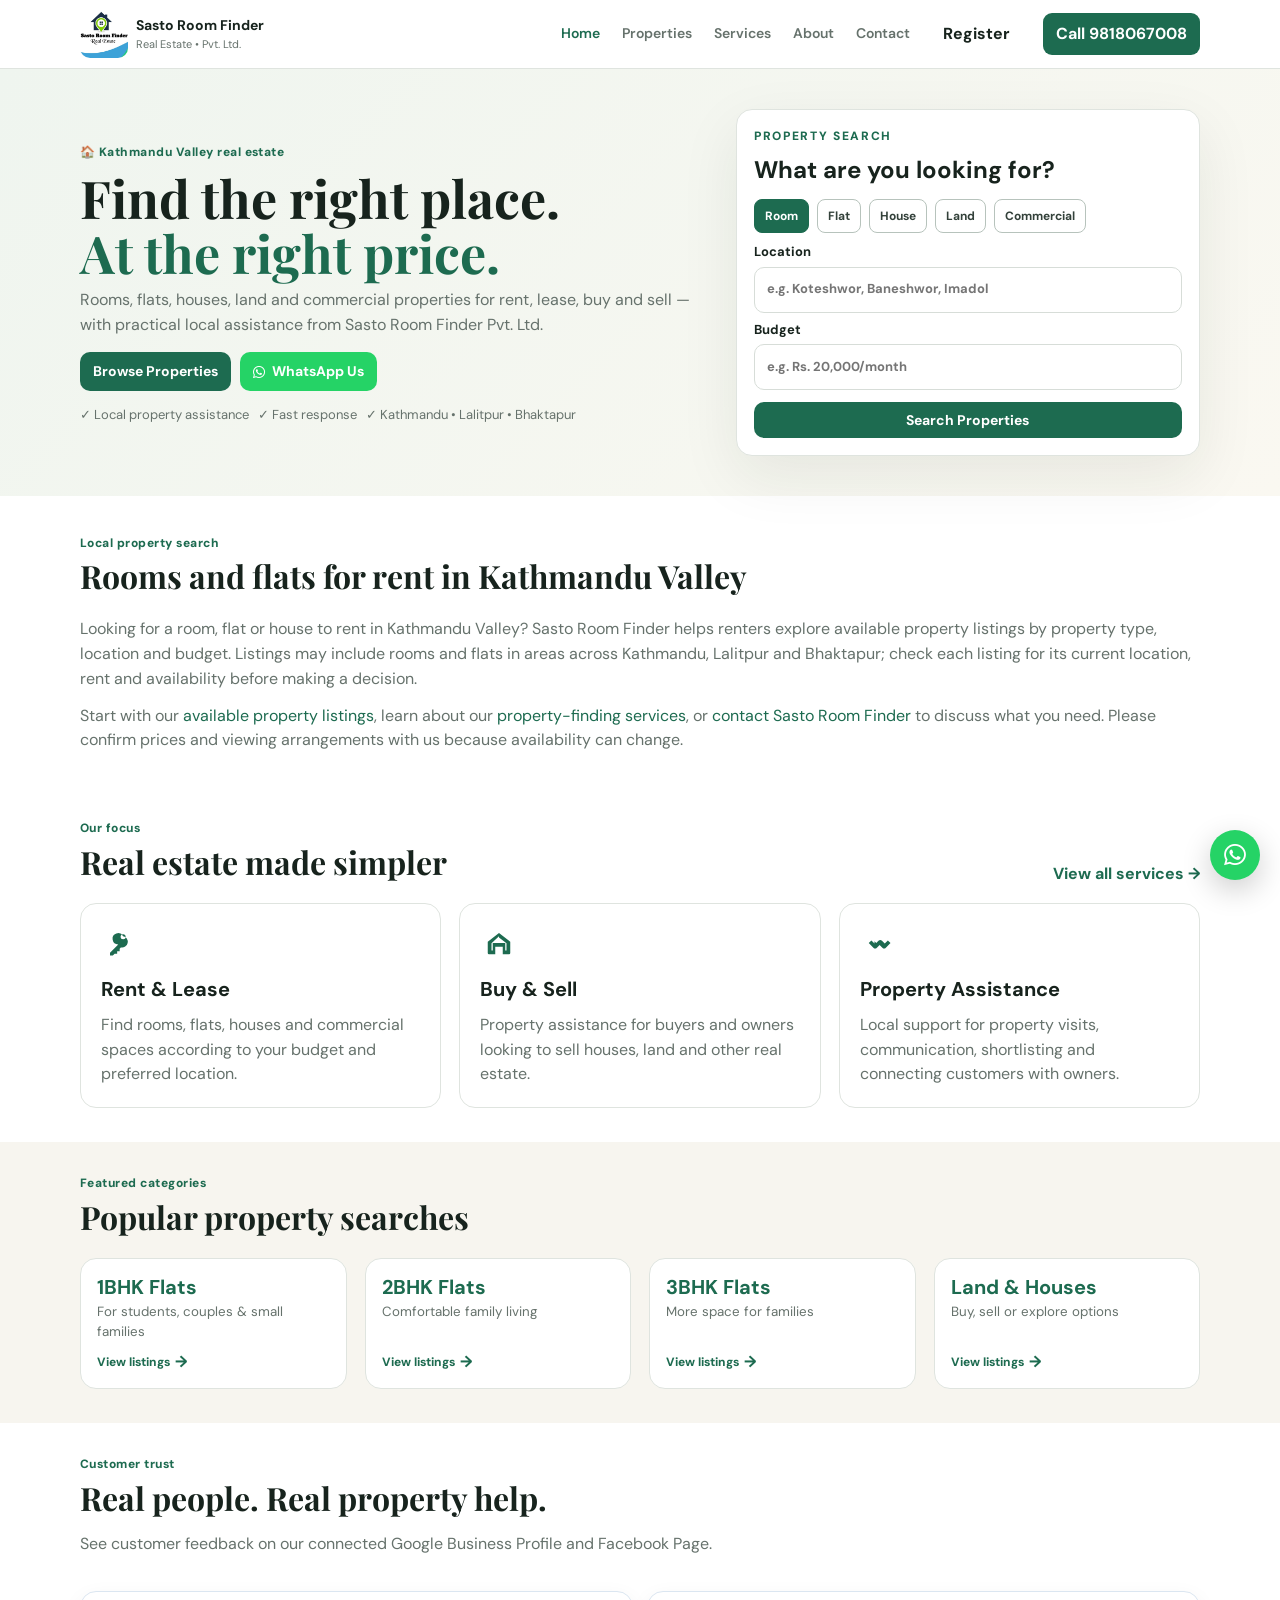
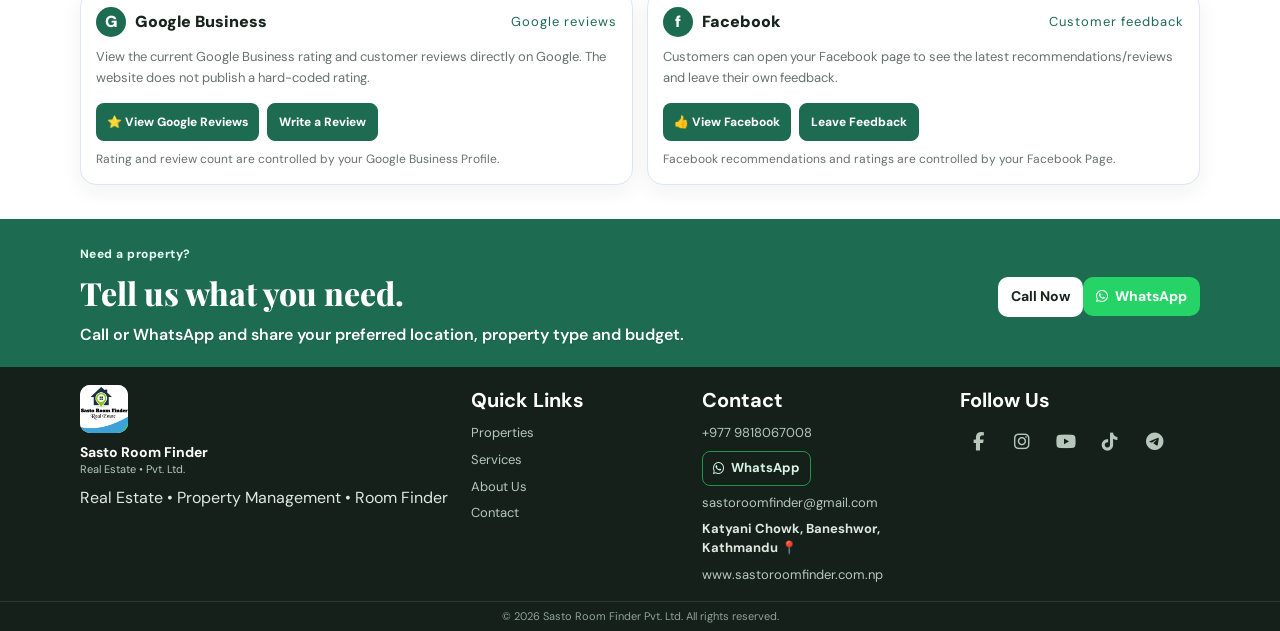
==== commit da77f158: "Improve homepage local SEO content and title" ====
--- a/index.html
+++ b/index.html
@@ -6,13 +6,13 @@
   <meta name="theme-color" content="#071a33">
   <meta name="viewport" content="width=device-width,initial-scale=1">
   <link rel="canonical" href="https://www.sastoroomfinder.com.np/">
-  <title>Sasto Room Finder Pvt. Ltd. | Real Estate Agency Nepal</title>
-  <meta name="description" content="Find rooms, flats, houses, land and commercial properties for rent, lease and sale in Kathmandu, Lalitpur and Bhaktapur with Sasto Room Finder.">
+  <title>Rooms & Flats for Rent in Kathmandu | Sasto Room Finder</title>
+  <meta name="description" content="Find rooms, flats and rental properties in Kathmandu Valley with Sasto Room Finder. Browse available listings, compare locations and budgets, and contact us for help.">
   <meta name="keywords" content="rooms for rent Kathmandu, flats for rent Kathmandu, houses for rent Kathmandu, property Nepal, room finder Kathmandu">
   <meta property="og:locale" content="en_NP">
 <meta property="og:site_name" content="Sasto Room Finder">
-<meta property="og:title" content="Sasto Room Finder Pvt. Ltd. | Real Estate Agency Nepal">
-  <meta property="og:description" content="Find rooms, flats, houses, land and commercial properties for rent, lease and sale in Kathmandu, Lalitpur and Bhaktapur with Sasto Room Finder.">
+<meta property="og:title" content="Rooms & Flats for Rent in Kathmandu | Sasto Room Finder">
+  <meta property="og:description" content="Find rooms, flats and rental properties in Kathmandu Valley with Sasto Room Finder. Browse available listings, compare locations and budgets, and contact us for help.">
   <meta property="og:type" content="website">
   <meta property="og:url" content="https://www.sastoroomfinder.com.np/">
   <meta property="og:image" content="https://www.sastoroomfinder.com.np/official-logo.jpg">
@@ -81,6 +81,14 @@
   </div>
 </section>
 
+<section class="section srf-local-seo" aria-labelledby="local-rentals-heading">
+  <div class="container">
+    <div class="section-head"><div><span class="eyebrow">Local property search</span><h2 id="local-rentals-heading">Rooms and flats for rent in Kathmandu Valley</h2></div></div>
+    <p>Looking for a room, flat or house to rent in Kathmandu Valley? Sasto Room Finder helps renters explore available property listings by property type, location and budget. Listings may include rooms and flats in areas across Kathmandu, Lalitpur and Bhaktapur; check each listing for its current location, rent and availability before making a decision.</p>
+    <p>Start with our <a href="/properties">available property listings</a>, learn about our <a href="/services">property-finding services</a>, or <a href="/contact">contact Sasto Room Finder</a> to discuss what you need. Please confirm prices and viewing arrangements with us because availability can change.</p>
+  </div>
+</section>
+
 <section class="section">
   <div class="container">
     <div class="section-head"><div><span class="eyebrow">Our focus</span><h2>Real estate made simpler</h2></div><a href="/services" class="text-link">View all services →</a></div>
